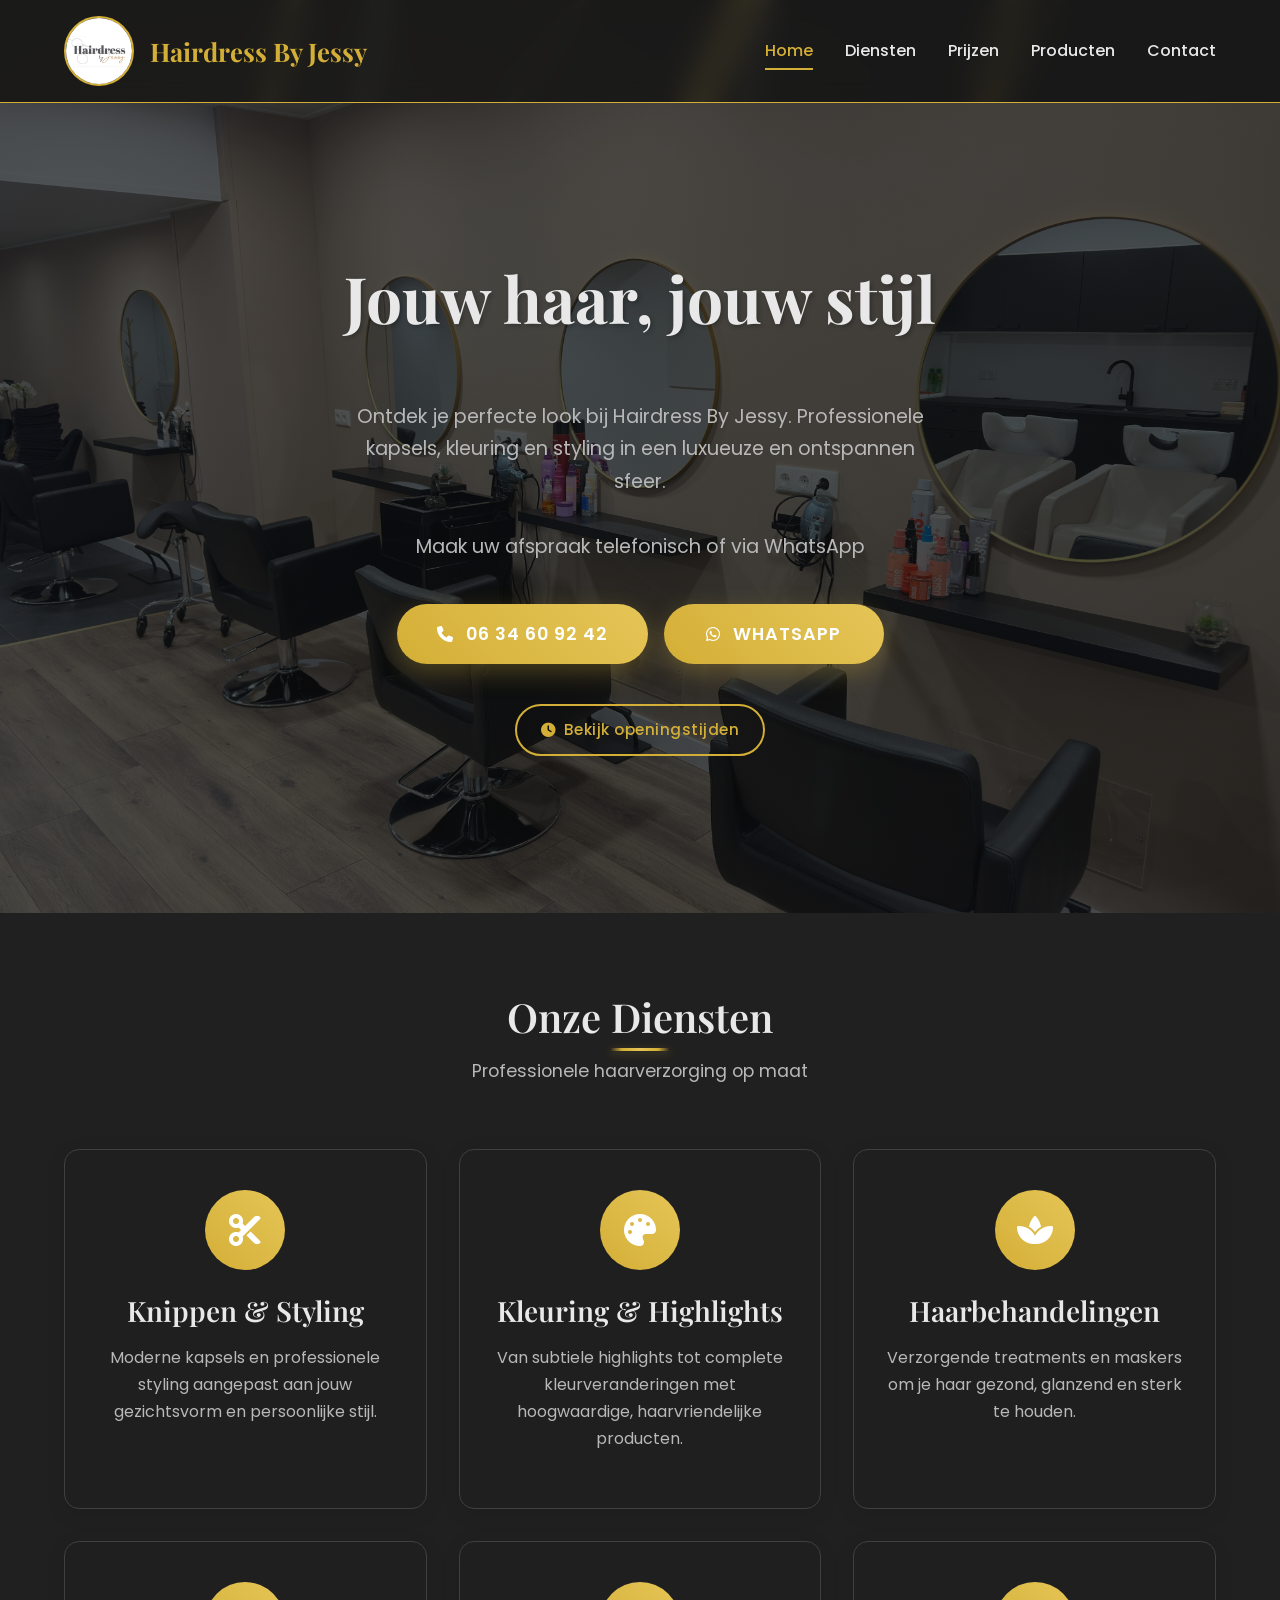
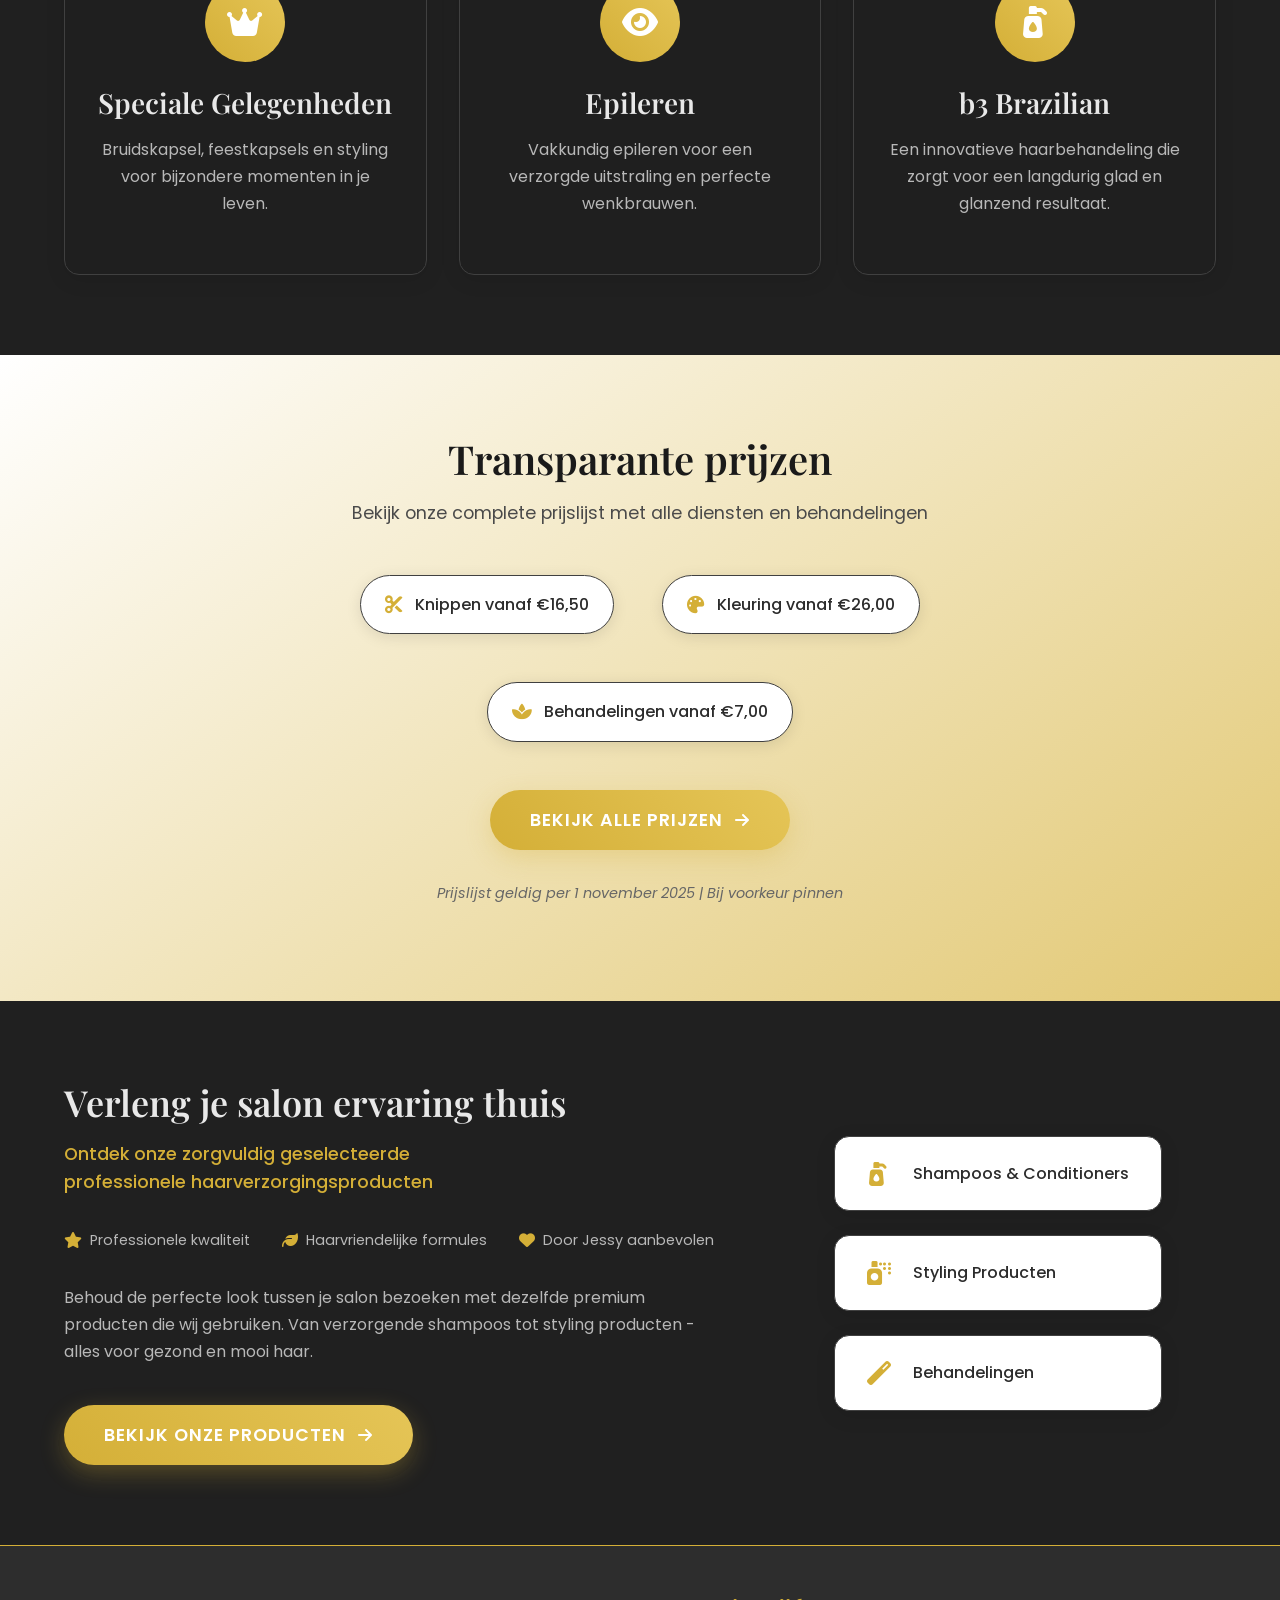
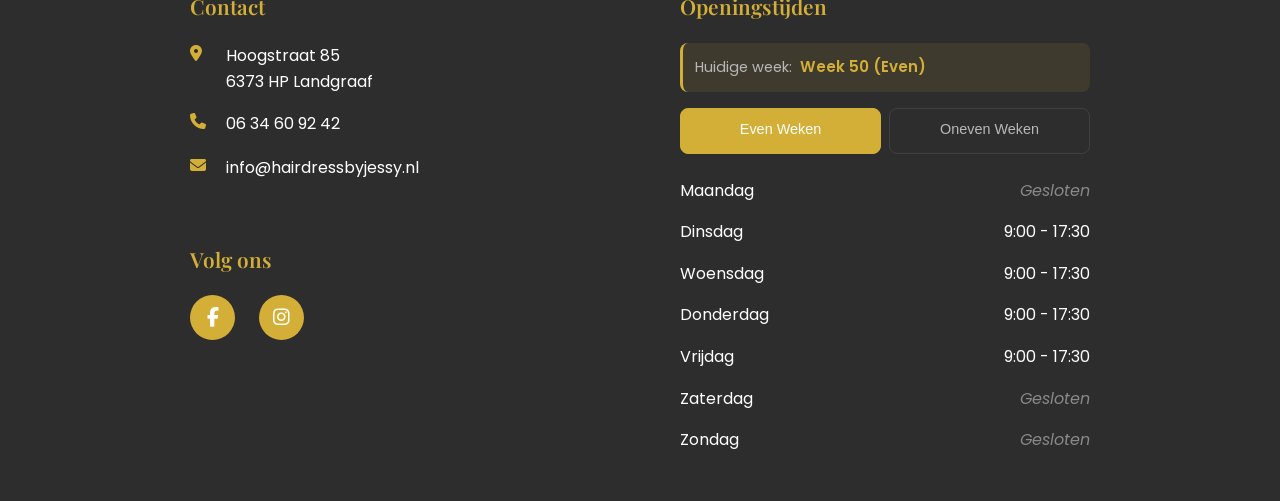
==== index.html @ b12c11b4 "Add files via upload" ====
<!DOCTYPE html>
<html lang="nl">
<head>
    <meta charset="UTF-8">
    <meta name="viewport" content="width=device-width, initial-scale=1.0">
    <title>Hairdress By Jessy</title>
    <meta name="description" content="Professionele kapsalon Hairdress By Jessy. Moderne kapsels, kleuring en styling voor elke gelegenheid.">
    
    <!-- Google Fonts -->
    <link rel="preconnect" href="https://fonts.googleapis.com">
    <link rel="preconnect" href="https://fonts.gstatic.com" crossorigin>
    <link href="https://fonts.googleapis.com/css2?family=Playfair+Display:wght@400;500;600;700&family=Poppins:wght@300;400;500;600&display=swap" rel="stylesheet">
    
    <!-- Font Awesome for icons -->
    <link rel="stylesheet" href="https://cdnjs.cloudflare.com/ajax/libs/font-awesome/6.4.0/css/all.min.css">
    
    <!-- Stylesheets -->
    <link rel="stylesheet" href="css/reset.css">
    <link rel="stylesheet" href="css/style.css">
</head>

<body>
    <header class="header">
        <div class="container">
            <a href="index.html" class="logo">
                <img src="assets/logo.jpg" alt="Hairdress By Jessy Logo" class="logo-img">
                <h1 class="logo-text">Hairdress By Jessy</h1>
            </a>
            
            <!-- Mobile menu toggle -->
            <button class="mobile-menu-toggle" aria-label="Menu openen">
                <span></span>
                <span></span>
                <span></span>
            </button>
            
            <!-- Mobile menu overlay -->
            <div class="menu-overlay"></div>
            
            <nav class="nav">
                <button class="mobile-menu-close" aria-label="Menu sluiten">
                    <i class="fas fa-times"></i>
                </button>
                <ul class="nav-list">
                    <li><a href="#home" class="nav-link active">Home</a></li>
                    <li><a href="#diensten" class="nav-link">Diensten</a></li>
                    <li><a href="prijzen.html" class="nav-link">Prijzen</a></li>
                    <li><a href="producten.html" class="nav-link">Producten</a></li>
                    <li><a href="#contact" class="nav-link">Contact</a></li>
                </ul>
            </nav>
        </div>
    </header>

    <main>
        <!-- Hero Section -->
        <section id="home" class="hero">
            <div class="container">
                <div class="hero-content">
                    <h2 class="hero-title">Jouw haar, jouw stijl</h2>
                    <p class="hero-subtitle">Ontdek je perfecte look bij Hairdress By Jessy. Professionele kapsels, kleuring en styling in een luxueuze en ontspannen sfeer.<br><br>Maak uw afspraak telefonisch of via WhatsApp</p>
                    <div class="contact-buttons">
                    <a href="tel:0634609242" class="cta-button">
                        <i class="fas fa-phone"></i>
                        <span class="bel-tekst">Bel ons</span><span class="tel">06 34 60 92 42</span>
                    </a>

                    <a href="#" data-whatsapp="afspraak" target="blank" rel="noopener noreferrer" class="cta-button">
                        <i class="fab fa-whatsapp"></i>
                        WhatsApp
                    </a>                   
                    </div>
                    <a href="#contact" class="cta-button-outline">
                        <i class="fas fa-clock"></i>
                        Bekijk openingstijden
                    </a>
                </div>
            </div>
        </section>

        <!-- Services Section -->
        <section id="diensten" class="services">
            <div class="container">
                <div class="section-header">
                    <h2 class="section-title">Onze Diensten</h2>
                    <p class="section-subtitle">Professionele haarverzorging op maat</p>
                </div>
                
                <div class="services-grid">
                    <div class="service-card">
                        <div class="service-icon">
                            <i class="fas fa-cut"></i>
                        </div>
                        <h3 class="service-title">Knippen & Styling</h3>
                        <p class="service-description">Moderne kapsels en professionele styling aangepast aan jouw gezichtsvorm en persoonlijke stijl.</p>
                    </div>
                    
                    <div class="service-card">
                        <div class="service-icon">
                            <i class="fas fa-palette"></i>
                        </div>
                        <h3 class="service-title">Kleuring & Highlights</h3>
                        <p class="service-description">Van subtiele highlights tot complete kleurveranderingen met hoogwaardige, haarvriendelijke producten.</p>
                    </div>
                    
                    <div class="service-card">
                        <div class="service-icon">
                            <i class="fas fa-spa"></i>
                        </div>
                        <h3 class="service-title">Haarbehandelingen</h3>
                        <p class="service-description">Verzorgende treatments en maskers om je haar gezond, glanzend en sterk te houden.</p>
                    </div>
                    
                    <div class="service-card">
                        <div class="service-icon">
                            <i class="fas fa-crown"></i>
                        </div>
                        <h3 class="service-title">Speciale Gelegenheden</h3>
                        <p class="service-description">Bruidskapsel, feestkapsels en styling voor bijzondere momenten in je leven.</p>
                    </div>

                    <div class="service-card">
                        <div class="service-icon">
                            <i class="fas fa-eye"></i>
                        </div>
                        <h3 class="service-title">Epileren</h3>
                        <p class="service-description">Vakkundig epileren voor een verzorgde uitstraling en perfecte wenkbrauwen.</p>
                    </div>

                    <div class="service-card">
                        <div class="service-icon">
                            <i class="fas fa-pump-soap"></i>
                        </div>
                        <h3 class="service-title">b3 Brazilian</h3>
                        <p class="service-description">Een innovatieve haarbehandeling die zorgt voor een langdurig glad en glanzend resultaat.</p>
                    </div>
                </div>
            </div>
        </section>

        <!-- Prices CTA Section -->
        <section id="prijzen" class="prices-cta">
            <div class="container">
                <div class="cta-content">
                    <h2 class="cta-title">Transparante prijzen</h2>
                    <p class="cta-subtitle">Bekijk onze complete prijslijst met alle diensten en behandelingen</p>
                    <div class="cta-highlights">
                        <div class="cta-highlight">
                            <i class="fas fa-cut"></i>
                            <span>Knippen vanaf €16,50</span>
                        </div>
                        <div class="cta-highlight">
                            <i class="fas fa-palette"></i>
                            <span>Kleuring vanaf €26,00</span>
                        </div>
                        <div class="cta-highlight">
                            <i class="fas fa-spa"></i>
                            <span>Behandelingen vanaf €7,00</span>
                        </div>
                    </div>
                    <a href="prijzen.html" class="cta-button">
                        <span>Bekijk alle prijzen</span>
                        <i class="fas fa-arrow-right"></i>
                    </a>
                    <p class="cta-note">Prijslijst geldig per 1 november 2025 | Bij voorkeur pinnen</p>
                </div>
            </div>
        </section>

        <!-- Products Promotion Section -->
        <section class="products-promo">
            <div class="container">
                <div class="promo-content">
                    <div class="promo-text">
                        <h2 class="promo-title">Verleng je salon ervaring thuis</h2>
                        <p class="promo-subtitle">Ontdek onze zorgvuldig geselecteerde<br>professionele haarverzorgingsproducten</p>
                        <div class="promo-features">
                            <div class="promo-feature">
                                <i class="fas fa-star"></i>
                                <span>Professionele kwaliteit</span>
                            </div>
                            <div class="promo-feature">
                                <i class="fas fa-leaf"></i>
                                <span>Haarvriendelijke formules</span>
                            </div>
                            <div class="promo-feature">
                                <i class="fas fa-heart"></i>
                                <span>Door Jessy aanbevolen</span>
                            </div>
                        </div>
                        <p class="promo-description">
                            Behoud de perfecte look tussen je salon bezoeken met dezelfde premium producten die wij gebruiken. 
                            Van verzorgende shampoos tot styling producten - alles voor gezond en mooi haar.
                        </p>
                        <a href="producten.html" class="cta-button">
                            <span>Bekijk onze producten</span>
                            <i class="fas fa-arrow-right"></i>
                        </a>
                    </div>
                    <div class="promo-image">
                        <div class="promo-products">
                            <div class="promo-product">
                                <i class="fas fa-pump-soap"></i>
                                <span>Shampoos & Conditioners</span>
                            </div>
                            <div class="promo-product">
                                <i class="fas fa-spray-can"></i>
                                <span>Styling Producten</span>
                            </div>
                            <div class="promo-product">
                                <i class="fas fa-magic"></i>
                                <span>Behandelingen</span>
                            </div>
                        </div>
                    </div>
                </div>
            </div>
        </section>
    </main>

    <footer id="contact" class="footer">
        <div class="footer-content">
            <div class="footer-section">
                <h3 class="footer-title">Contact</h3>
                <div class="contact-info">
                    <div class="contact-items-wrapper">
                        <div class="contact-item">
                            <i class="fas fa-map-marker-alt"></i>
                            <span>Hoogstraat 85<br>6373 HP Landgraaf</span>
                        </div>
                        <div class="contact-item">
                            <i class="fas fa-phone"></i>
                            <span>06 34 60 92 42</span>
                        </div>
                        <div class="contact-item">
                            <i class="fas fa-envelope"></i>
                            <span>info@hairdressbyjessy.nl</span>
                        </div>
                    </div>
                    <div class="socials">
                        <h3 class="footer-title">Volg ons</h3>
                        <div class="social-links">
                            <a href="https://www.facebook.com/p/Hairdress-By-Jessy-100087771709573/" target="_blank" rel="noopener noreferrer" class="social-link" aria-label="Facebook">
                                <i class="fab fa-facebook-f"></i>
                            </a>
                            <a href="https://www.instagram.com/hairdressbyjessy?igsh=YXI3c3AyMzhtbDQz" class="social-link" aria-label="Instagram">
                                <i class="fab fa-instagram"></i>
                            </a>
                        </div>
                    </div>
                </div>
            </div>
            <div class="footer-section">
                <h3 class="footer-title">Openingstijden</h3>
                <div class="opening-hours-container">
                    <div class="week-info">
                        <span class="current-week-text">Huidige week:</span>
                        <span class="current-week-number" id="currentWeekNumber">Week ##</span>
                    </div>
                    
                    <div class="week-tabs">
                        <button class="week-tab" data-week="even" id="evenWeekTab">
                            <span class="week-label">Even Weken</span>
                        </button>
                        <button class="week-tab" data-week="odd" id="oddWeekTab">
                            <span class="week-label">Oneven Weken</span>
                        </button>
                    </div>
                    
                    <div class="opening-hours" id="evenWeekHours">
                        <div class="hours-item weekend">
                            <span>Maandag</span>
                            <span>Gesloten</span>
                        </div>
                        <div class="hours-item">
                            <span>Dinsdag</span>
                            <span>9:00 - 17:30</span>
                        </div>
                        <div class="hours-item">
                            <span>Woensdag</span>
                            <span>9:00 - 17:30</span>
                        </div>
                        <div class="hours-item">
                            <span>Donderdag</span>
                            <span>9:00 - 17:30</span>
                        </div>
                        <div class="hours-item">
                            <span>Vrijdag</span>
                            <span>9:00 - 17:30</span>
                        </div>
                        <div class="hours-item weekend">
                            <span>Zaterdag</span>
                            <span>Gesloten</span>
                        </div>
                        <div class="hours-item weekend">
                            <span>Zondag</span>
                            <span>Gesloten</span>
                        </div>
                    </div>
                    
                    <div class="opening-hours" id="oddWeekHours" style="display: none;">
                        <div class="hours-item weekend">
                            <span>Maandag</span>
                            <span>Gesloten</span>
                        </div>
                        <div class="hours-item">
                            <span>Dinsdag</span>
                            <span>9:00 - 17:30</span>
                        </div>
                        <div class="hours-item">
                            <span>Woensdag</span>
                            <span>9:00 - 17:30</span>
                        </div>
                        <div class="hours-item">
                            <span>Donderdag</span>
                            <span>9:00 - 17:30</span>
                        </div>
                        <div class="hours-item">
                            <span>Vrijdag</span>
                            <span>9:00 - 17:30</span>
                        </div>
                        <div class="hours-item">
                            <span>Zaterdag</span>
                            <span>9:00 - 17:30</span>
                        </div>
                        <div class="hours-item weekend">
                            <span>Zondag</span>
                            <span>Gesloten</span>
                        </div>
                    </div>
                </div>
            </div>
        </div>
    </footer>

    <script src="js/script.js"></script>
</body>
</html>
---- css/style.css ----
/* ==========================================================================
   HAIRDRESS BY JESSY - STYLESHEET
   Gestructureerd per sectie en pagina
   ========================================================================== */

/* ==========================================================================
   1. CSS VARIABLES & CONFIGURATIE
   ========================================================================== */
:root {
  /* Kleuren */
  --primary-gold: #D4AF37;
  --gold-light: #E5C557;
  --gold-dark: #B8941F;
  
  --text-dark: #e8e8e8;
  --text-light: #b8b8b8;
  --text-muted: #888888;
  
  --bg-light: #1f1f1f;
  --bg-light-alt: #343434;
  
  --border-light: #404040;
  
  /* Typografie */
  --font-heading: 'Playfair Display', serif;
  --font-body: 'Poppins', sans-serif;
  
  /* Spacing */
  --container-max-width: 1200px;
  --section-padding: 5rem 0;
  --section-padding-mobile: 3rem 0;
  
  /* Transities */
  --transition: all 0.3s ease;
}

/* ==========================================================================
   2. BASE STYLES & RESET
   ========================================================================== */
*,
*::before,
*::after {
  box-sizing: border-box;
}

html {
  scroll-behavior: smooth;
}

section {
  scroll-margin-top: 110px;
}


body {
  font-family: var(--font-body);
  font-size: 16px;
  line-height: 1.6;
  color: var(--text-dark);
  background-color: #0d0d0d;
  transition: var(--transition);
  position: relative;
}

/* Marmer achtergrond effect */
body::before {
  content: '';
  position: fixed;
  top: 0;
  left: 0;
  width: 100%;
  height: 100%;
  background:
    /* Hoofdader - dik goud diagonaal */
    linear-gradient(115deg,
      transparent 0%,
      transparent 42%,
      rgba(212, 175, 55, 0.25) 43%,
      rgba(229, 197, 87, 0.35) 44%,
      rgba(212, 175, 55, 0.2) 45%,
      transparent 46%,
      transparent 100%
    ),
    /* Secundaire ader */
    linear-gradient(105deg,
      transparent 0%,
      transparent 18%,
      rgba(212, 175, 55, 0.15) 19%,
      rgba(229, 197, 87, 0.2) 19.5%,
      rgba(212, 175, 55, 0.12) 20%,
      transparent 21%,
      transparent 65%,
      rgba(212, 175, 55, 0.18) 66%,
      rgba(184, 148, 31, 0.22) 67%,
      rgba(212, 175, 55, 0.1) 68%,
      transparent 69%,
      transparent 100%
    ),
    /* Dunne aders */
    linear-gradient(125deg,
      transparent 0%,
      transparent 30%,
      rgba(229, 197, 87, 0.1) 30.5%,
      transparent 31%,
      transparent 55%,
      rgba(212, 175, 55, 0.08) 55.5%,
      transparent 56%,
      transparent 78%,
      rgba(229, 197, 87, 0.12) 78.5%,
      transparent 79%,
      transparent 100%
    ),
    /* Grijze marmer aders voor diepte */
    linear-gradient(100deg,
      transparent 0%,
      transparent 25%,
      rgba(60, 60, 60, 0.4) 26%,
      rgba(80, 80, 80, 0.3) 27%,
      transparent 28%,
      transparent 52%,
      rgba(70, 70, 70, 0.35) 53%,
      rgba(50, 50, 50, 0.25) 54%,
      transparent 55%,
      transparent 100%
    ),
    /* Organische gouden gloed */
    radial-gradient(ellipse at 20% 30%, rgba(212, 175, 55, 0.08) 0%, transparent 50%),
    radial-gradient(ellipse at 75% 60%, rgba(229, 197, 87, 0.06) 0%, transparent 45%),
    radial-gradient(ellipse at 50% 80%, rgba(212, 175, 55, 0.05) 0%, transparent 40%);
  background-color: #0d0d0d;
  pointer-events: none;
  z-index: 0;
}

body > * {
  position: relative;
  z-index: 1;
}

.container {
  max-width: var(--container-max-width);
  margin: 0 auto;
  padding: 0 1.5rem;
}

/* ==========================================================================
   3. TYPOGRAFIE
   ========================================================================== */
h1, h2, h3, h4, h5, h6 {
  font-family: var(--font-heading);
  font-weight: 600;
  line-height: 1.2;
  margin-bottom: 1rem;
}

h1 { font-size: clamp(2rem, 4vw, 3rem); }
h2 { font-size: clamp(1.75rem, 3.5vw, 2.5rem); }
h3 { font-size: clamp(1.25rem, 2.5vw, 1.75rem); }

p {
  margin-bottom: 1rem;
}

a {
  text-decoration: none;
  color: inherit;
  transition: var(--transition);
}

/* ==========================================================================
   4. BUTTONS (Globaal)
   ========================================================================== */

/* Primary CTA Button */
.cta-button {
  display: inline-flex;
  align-items: center;
  gap: 0.75rem;
  background: linear-gradient(45deg, var(--primary-gold) 0%, var(--gold-light) 100%);
  color: white;
  padding: 1rem 2.5rem;
  border-radius: 50px;
  font-weight: 600;
  font-size: 1.1rem;
  text-transform: uppercase;
  letter-spacing: 1px;
  box-shadow: 0 8px 25px rgba(212, 175, 55, 0.3);
  transition: var(--transition);
  position: relative;
  overflow: hidden;
  text-decoration: none;
}

.cta-button::before {
  content: '';
  position: absolute;
  top: 0;
  left: -100%;
  width: 100%;
  height: 100%;
  background: linear-gradient(45deg, transparent, rgba(255, 255, 255, 0.2), transparent);
  transition: var(--transition);
}

.cta-button:hover {
  transform: translateY(-3px);
  box-shadow: 0 12px 35px rgba(212, 175, 55, 0.4);
}

.cta-button:hover::before {
  left: 100%;
}

.cta-button i {
  font-size: 1rem;
  transition: var(--transition);
}

/* Telefoonnummer in knop - verborgen op mobiel, getoond op desktop */
.tel {
  display: none;
}

.bel-tekst {
  display: inline;
}

@media (min-width: 661px) {
  .tel {
    display: inline;
  }
  
  .bel-tekst {
    display: none;
  }
}

/* Outline/Ghost Button */
.cta-button-outline {
  display: inline-flex;
  align-items: center;
  gap: 0.5rem;
  background: transparent;
  color: var(--primary-gold);
  padding: 0.75rem 1.5rem;
  border-radius: 50px;
  border: 2px solid var(--primary-gold);
  font-weight: 500;
  font-size: 0.95rem;
  letter-spacing: 0.5px;
  transition: var(--transition);
  text-decoration: none;
  margin-top: 2.5rem;
}

.cta-button-outline:hover {
  background: var(--primary-gold);
  color: white;
  transform: translateY(-2px);
  box-shadow: 0 8px 25px rgba(212, 175, 55, 0.3);
}

.cta-button-outline i {
  font-size: 0.9rem;
}

/* Contact Buttons Container */
.contact-buttons {
  display: flex;
  gap: 1rem;
  justify-content: center;
  flex-wrap: wrap;
}

.contact-buttons .cta-button {
  min-width: 220px;
  justify-content: center;
}


/* ==========================================================================
   5. HEADER & NAVIGATIE (Alle pagina's)
   ========================================================================== */
.header {
  background: rgba(31, 31, 31, 0.7);
  backdrop-filter: blur(12px);
  -webkit-backdrop-filter: blur(12px);
  border-bottom: 0.5px solid var(--primary-gold);
  position: sticky;
  top: 0;
  z-index: 100;
  transition: var(--transition);
}

.header .container {
  position: relative;
  display: flex;
  justify-content: space-between;
  align-items: center;
  padding: 1rem 1.5rem;
}

/* Logo */
.logo {
  display: flex;
  align-items: center;
  gap: 1rem;
}

.logo-img {
  width: 70px;
  height: 70px;
  border-radius: 50%;
  object-fit: cover;
  border: 2px solid var(--primary-gold);
}

.logo-text {
  font-size: 1.6rem;
  font-weight: 700;
  color: var(--primary-gold);
  margin: 0;
}

/* Desktop Navigatie */
.nav {
  display: block;
}

.nav-list {
  display: flex;
  gap: 2rem;
  align-items: center;
}

.nav-link {
  font-weight: 500;
  color: var(--text-dark);
  position: relative;
  padding: 0.5rem 0;
  transition: var(--transition);
}

.nav-link:hover,
.nav-link.active {
  color: var(--primary-gold);
}

.nav-link::after {
  content: '';
  position: absolute;
  bottom: 0;
  left: 0;
  width: 0;
  height: 2px;
  background: var(--primary-gold);
  transition: var(--transition);
}

.nav-link:hover::after,
.nav-link.active::after {
  width: 100%;
}

/* Mobile Menu Toggle */
.mobile-menu-toggle {
  display: none;
  flex-direction: column;
  justify-content: space-around;
  width: 30px;
  height: 30px;
  background: transparent;
  border: none;
  cursor: pointer;
  z-index: 1001;
}

.mobile-menu-toggle span {
  width: 100%;
  height: 3px;
  background: var(--primary-gold);
  border-radius: 2px;
  transition: var(--transition);
  transform-origin: center;
}

.mobile-menu-toggle.active {
  opacity: 0;
  visibility: hidden;
}

.mobile-menu-close {
  display: none;
  position: absolute;
  top: 1rem;
  right: 1rem;
  background: transparent;
  border: none;
  font-size: 1.5rem;
  color: var(--primary-gold);
  cursor: pointer;
  z-index: 1001;
  width: 40px;
  height: 40px;
  border-radius: 50%;
  transition: var(--transition);
}

.mobile-menu-close:hover {
  background: rgba(212, 175, 55, 0.1);
  transform: scale(1.1);
}

/* ==========================================================================
   6. SECTIE ALGEMENE STYLES
   ========================================================================== */
section {
  padding: var(--section-padding);
}

.section-header {
  text-align: center;
  margin-bottom: 4rem;
}

.section-title {
  color: var(--text-dark);
  margin-bottom: 1rem;
  position: relative;
}

.section-title::after {
  content: '';
  position: absolute;
  bottom: -10px;
  left: 50%;
  transform: translateX(-50%);
  width: 60px;
  height: 3px;
  background: linear-gradient(90deg, 
    transparent 0%, 
    var(--primary-gold) 20%, 
    var(--gold-light) 50%, 
    var(--primary-gold) 80%, 
    transparent 100%);
  box-shadow: 0 2px 8px rgba(212, 175, 55, 0.3);
}

.section-subtitle {
  color: var(--text-light);
  font-size: 1.1rem;
}

/* Page Header (voor subpagina's) */
.page-header {
  padding: 6rem 0 4rem;
  background: 
    linear-gradient(135deg, rgba(31, 31, 31, 0.95) 0%, rgba(52, 52, 52, 0.9) 100%),
    radial-gradient(ellipse at top, rgba(212, 175, 55, 0.08) 0%, transparent 50%),
    linear-gradient(180deg, #1a1a1a 0%, #0f0f0f 100%);
  text-align: center;
  position: relative;
  overflow: hidden;
}

.page-title {
  font-size: clamp(2rem, 4vw, 3rem);
  font-weight: 700;
  color: var(--text-dark);
  margin-bottom: 1rem;
}

.page-subtitle {
  font-size: 1.2rem;
  color: var(--text-light);
  max-width: 600px;
  margin: 0 auto;
}

/* ==========================================================================
   7. FOOTER & OPENINGSTIJDEN (Alle pagina's)
   ========================================================================== */
.footer {
  background: #2d2d2d;
  color: white;
  padding: 3rem 4rem 1rem;
  border-top: 0.5px solid var(--primary-gold);
}

.footer-content {
  display: flex;
  justify-content: center;
  gap: 5rem;
  margin-bottom: 2rem;
  max-width: 900px;
  margin: 0 auto 2rem auto;
}

.footer-section {
  flex: 1;
}

.footer-title {
  color: var(--primary-gold);
  margin-bottom: 1.5rem;
  font-size: 1.3rem;
}

/* Contact Info */
.contact-info {
  max-width: 100%;
}

.contact-item {
  display: flex;
  align-items: flex-start;
  gap: 1rem;
  margin-bottom: 1rem;
}

.contact-item i {
  color: var(--primary-gold);
  width: 20px;
  margin-top: 2px;
  margin-bottom: 10px;
}

/* Social Links */
.socials {
  margin-top: 4rem;
}

.social-links {
  display: flex;
  gap: 1.5rem;
}

.social-link {
  width: 45px;
  height: 45px;
  background: var(--primary-gold);
  border-radius: 50%;
  display: flex;
  align-items: center;
  justify-content: center;
  color: white;
  font-size: 1.2rem;
  transition: var(--transition);
}

.social-link:hover {
  background: var(--gold-light);
  transform: translateY(-3px);
}

/* Openingstijden Week Systeem */
.opening-hours-container {
  max-width: 100%;
}

.week-info {
  display: flex;
  align-items: center;
  gap: 0.5rem;
  margin-bottom: 1rem;
  padding: 0.75rem;
  background: rgba(212, 175, 55, 0.1);
  border-radius: 8px;
  border-left: 3px solid var(--primary-gold);
}

.current-week-text {
  color: var(--text-light);
  font-size: 0.9rem;
}

.current-week-number {
  color: var(--primary-gold);
  font-weight: 600;
  font-size: 0.95rem;
}

.week-tabs {
  display: flex;
  gap: 0.5rem;
  margin-bottom: 1.5rem;
}

.week-tab {
  flex: 1;
  padding: 0.75rem 1rem;
  background: transparent;
  border: 1px solid var(--border-light);
  border-radius: 8px;
  cursor: pointer;
  transition: var(--transition);
  text-align: center;
  color: var(--text-light);
}

.week-tab:hover {
  border-color: var(--primary-gold);
  background: rgba(212, 175, 55, 0.1);
}

.week-tab.active {
  background: var(--primary-gold);
  border-color: var(--primary-gold);
  color: white;
}

.week-label {
  display: block;
  font-weight: 500;
  font-size: 0.9rem;
  margin-bottom: 0.25rem;
}

.week-example {
  display: block;
  font-size: 0.75rem;
  opacity: 0.8;
}

.week-tab.active .week-example {
  opacity: 0.9;
}

.opening-hours {
  display: flex;
  flex-direction: column;
  gap: 1rem;
  animation: fadeIn 0.3s ease;
}

@keyframes fadeIn {
  from {
    opacity: 0;
    transform: translateY(10px);
  }
  to {
    opacity: 1;
    transform: translateY(0);
  }
}

.hours-item {
  display: flex;
  align-items: flex-start;
  gap: 1rem;
  justify-content: space-between;
}

.hours-item.weekend span:last-child {
  color: var(--text-muted);
  font-style: italic;
}

/* ==========================================================================
   8. HOMEPAGE - Hero Sectie
   ========================================================================== */
.hero {
  min-height: 90vh;
  display: flex;
  align-items: center;
  justify-content: center;
  padding: var(--section-padding);
  background: linear-gradient(135deg, rgba(13, 13, 13, 0.7) 0%, rgba(13, 13, 13, 0.75) 100%), 
              url('../assets/kapsalon r.jpeg') center/cover no-repeat;
  text-align: center;
  position: relative;
  overflow: hidden;
}

.hero-content {
  position: relative;
  z-index: 2;
  max-width: 600px;
  margin: 0 auto;
}

.hero-title {
  font-size: clamp(2.75rem, 5vw, 4rem);
  font-weight: 700;
  color: var(--text-dark);
  margin-bottom: 4rem;
  text-shadow: 2px 2px 4px rgba(0, 0, 0, 0.25);
}

.hero-subtitle {
  font-size: 1.2rem;
  color: var(--text-light);
  margin-bottom: 2.5rem;
  line-height: 1.7;
}

/* ==========================================================================
   9. HOMEPAGE - Diensten Sectie
   ========================================================================== */
.services {
  background: rgba(52, 52, 52, 0.5);
}

.services-grid {
  display: grid;
  grid-template-columns: repeat(auto-fit, minmax(280px, 1fr));
  gap: 2rem;
}

.service-card {
  background: var(--bg-light);
  padding: 2.5rem 2rem;
  border-radius: 15px;
  text-align: center;
  box-shadow: 0 5px 20px rgba(0, 0, 0, 0.1);
  transition: var(--transition);
  border: 1px solid var(--border-light);
}

.service-card:hover {
  transform: translateY(-5px);
  box-shadow: 0 15px 40px rgba(0, 0, 0, 0.15);
}

.service-icon {
  width: 80px;
  height: 80px;
  background: linear-gradient(45deg, var(--primary-gold), var(--gold-light));
  border-radius: 50%;
  display: flex;
  align-items: center;
  justify-content: center;
  margin: 0 auto 1.5rem;
  font-size: 2rem;
  color: white;
}

.service-title {
  color: var(--text-dark);
  margin-bottom: 1rem;
}

.service-description {
  color: var(--text-light);
  line-height: 1.7;
}

/* ==========================================================================
   10. HOMEPAGE - Prijzen CTA Sectie
   ========================================================================== */
.prices-cta {
  padding: var(--section-padding);
  background: linear-gradient(145deg, #ffffff 0%, #e2c873 100%);
  /* opacity: 0.9; */
  text-align: center;
}

.prices-cta .cta-title {
  color: #1a1a1a;
}

.prices-cta .cta-subtitle {
  color: #4a4a4a;
}

.prices-cta .cta-note {
  color: #666666;
}

.cta-content {
  max-width: 800px;
  margin: 0 auto;
}

.cta-title {
  color: var(--text-dark);
  margin-bottom: 1rem;
}

.cta-subtitle {
  color: var(--text-light);
  margin-bottom: 3rem;
  font-size: 1.1rem;
}

.cta-highlights {
  display: flex;
  justify-content: center;
  gap: 3rem;
  margin-bottom: 3rem;
  flex-wrap: wrap;
}

.cta-highlight {
  display: flex;
  align-items: center;
  gap: 0.75rem;
  color: #2c2c2c;
  font-weight: 500;
  padding: 1rem 1.5rem;
  background: white;
  border-radius: 50px;
  box-shadow: 0 3px 15px rgba(0, 0, 0, 0.1);
  border: 1px solid var(--border-light);
}

.cta-highlight i {
  color: var(--primary-gold);
  font-size: 1.1rem;
}

.cta-note {
  color: var(--text-muted);
  font-size: 0.9rem;
  margin-top: 2rem;
  font-style: italic;
}

/* ==========================================================================
   11. HOMEPAGE - Producten Promo Sectie
   ========================================================================== */
.products-promo {
  padding: var(--section-padding);
  background: rgba(52, 52, 52, 0.5);
  position: relative;
  overflow: hidden;
}

.products-promo::before {
  content: '';
  position: absolute;
  top: -50%;
  right: -20%;
  width: 300px;
  height: 300px;
  border-radius: 50%;
}

.promo-content {
  display: grid;
  grid-template-columns: 1.2fr 0.8fr;
  gap: 4rem;
  align-items: center;
  position: relative;
  z-index: 2;
}

.promo-title {
  color: var(--text-dark);
  margin-bottom: 1rem;
  font-size: clamp(1.75rem, 3vw, 2.25rem);
}

.promo-subtitle {
  color: var(--primary-gold);
  font-size: 1.1rem;
  font-weight: 500;
  margin-bottom: 2rem;
}

.promo-features {
  display: flex;
  gap: 2rem;
  margin-bottom: 2rem;
  flex-wrap: wrap;
}

.promo-feature {
  display: flex;
  align-items: center;
  gap: 0.5rem;
  color: var(--text-light);
  font-size: 0.9rem;
}

.promo-feature i {
  color: var(--primary-gold);
  font-size: 1rem;
}

.promo-description {
  color: var(--text-light);
  line-height: 1.7;
  margin-bottom: 2.5rem;
}

.promo-image {
  display: flex;
  justify-content: center;
  align-items: center;
}

.promo-products {
  display: flex;
  flex-direction: column;
  gap: 1.5rem;
}

.promo-product {
  background: white;
  padding: 1.5rem 2rem;
  border-radius: 15px;
  display: flex;
  align-items: center;
  gap: 1rem;
  box-shadow: 0 5px 20px rgba(0, 0, 0, 0.1);
  border: 1px solid var(--border-light);
  transition: var(--transition);
}

.promo-product i {
  font-size: 1.5rem;
  color: var(--primary-gold);
  width: 30px;
}

.promo-product span {
  color: #2c2c2c;
  font-weight: 500;
}

/* ==========================================================================
   12. PRIJZEN PAGINA
   ========================================================================== */
.price-grid {
  display: grid;
  grid-template-columns: repeat(auto-fit, minmax(300px, 1fr));
  gap: 3rem;
  margin-bottom: 3rem;
}

.price-category {
  background: var(--bg-light);
  padding: 2.5rem;
  border-radius: 15px;
  box-shadow: 0 5px 20px rgba(0, 0, 0, 0.1);
  border: 1px solid var(--border-light);
}

.price-category-title {
  color: var(--text-dark);
  text-align: center;
  margin-bottom: 2rem;
  padding-bottom: 1rem;
  border-bottom: 2px solid var(--primary-gold);
  display: flex;
  align-items: center;
  gap: 0.75rem;
  justify-content: center;
}

.price-category-title i {
  color: var(--primary-gold);
  font-size: 1.2rem;
}

.price-list {
  display: flex;
  flex-direction: column;
  gap: 1rem;
}

.price-item {
  display: flex;
  justify-content: space-between;
  align-items: center;
  padding: 1rem 0;
  border-bottom: 1px solid var(--border-light);
}

.price-item:last-child {
  border-bottom: none;
}

.price-service {
  color: var(--text-dark);
  font-weight: 500;
}

.price-amount {
  color: var(--primary-gold);
  font-weight: 600;
  font-size: 1.1rem;
}

.price-note {
  text-align: center;
  color: var(--text-muted);
  font-style: italic;
  margin-top: 2rem;
}

.price-date {
  color: var(--primary-gold);
  font-weight: 500;
  margin-top: 1rem;
  font-size: 1rem;
}

/* ==========================================================================
   13. PRODUCTEN PAGINA
   ========================================================================== */
.products {
  padding: var(--section-padding);
}

/* Coming Soon Box */
.coming-soon-box {
  max-width: 700px;
  margin: 0 auto;
  background: var(--bg-light);
  padding: 4rem 3rem;
  border-radius: 20px;
  text-align: center;
  border: 1px solid var(--border-light);
  box-shadow: 0 10px 40px rgba(0, 0, 0, 0.2);
}

.coming-soon-icon {
  width: 100px;
  height: 100px;
  background: linear-gradient(45deg, var(--primary-gold), var(--gold-light));
  border-radius: 50%;
  display: flex;
  align-items: center;
  justify-content: center;
  margin: 0 auto 2rem;
  font-size: 2.5rem;
  color: white;
  box-shadow: 0 8px 25px rgba(212, 175, 55, 0.3);
}

.coming-soon-title {
  color: var(--primary-gold);
  font-size: clamp(1.75rem, 3vw, 2.25rem);
  margin-bottom: 1.5rem;
}

.coming-soon-text {
  color: var(--text-light);
  font-size: 1.1rem;
  line-height: 1.8;
  margin-bottom: 2rem;
}

.coming-soon-divider {
  width: 80px;
  height: 3px;
  background: linear-gradient(90deg, 
    transparent 0%, 
    var(--primary-gold) 20%, 
    var(--gold-light) 50%, 
    var(--primary-gold) 80%, 
    transparent 100%);
  margin: 2rem auto;
}

.coming-soon-info {
  display: flex;
  align-items: flex-start;
  gap: 1rem;
  background: rgba(212, 175, 55, 0.1);
  padding: 1.5rem 2rem;
  border-radius: 12px;
  border-left: 4px solid var(--primary-gold);
  text-align: left;
  margin-bottom: 2rem;
}

.coming-soon-info i {
  color: var(--primary-gold);
  font-size: 1.5rem;
  margin-top: 0.25rem;
}

.coming-soon-info p {
  color: var(--text-light);
  line-height: 1.7;
  margin: 0;
}

.coming-soon-info strong {
  color: var(--text-dark);
}

.coming-soon-location i {
  color: var(--primary-gold);
}

/* Producten Grid (voor later gebruik) */
.products-grid {
  display: grid;
  grid-template-columns: repeat(auto-fit, minmax(220px, 1fr));
  gap: 1.5rem;
  margin-bottom: 4rem;
}

.product-card {
  background: var(--bg-light);
  border-radius: 15px;
  overflow: hidden;
  box-shadow: 0 5px 20px rgba(0, 0, 0, 0.1);
  transition: var(--transition);
  border: 1px solid var(--border-light);
  display: flex;
  flex-direction: column;
}

.product-card:hover {
  transform: translateY(-5px);
  box-shadow: 0 15px 40px rgba(0, 0, 0, 0.15);
}

.product-image {
  width: 100%;
  height: 160px;
  display: flex;
  align-items: center;
  justify-content: center;
  position: relative;
  background: #ffffff;
  border-bottom: 1px solid var(--border-light);
}

.product-img {
  max-width: 80%;
  max-height: 80%;
  object-fit: contain;
  transition: var(--transition);
}

.product-card:hover .product-img {
  transform: scale(1.1);
}

.product-info {
  padding: 1.25rem;
  display: flex;
  flex-direction: column;
  flex-grow: 1;
}

.product-title {
  color: var(--text-dark);
  margin-bottom: 0.75rem;
  font-size: 1.125rem;
  font-weight: 600;
  line-height: 1.3;
}

.product-description {
  color: var(--text-light);
  line-height: 1.5;
  margin-bottom: 1rem;
  font-size: 0.9rem;
  flex-grow: 1;
}

.product-price {
  font-size: 1.25rem;
  font-weight: 700;
  color: var(--primary-gold);
  margin-top: auto;
}

/* Producten Contact Box */
.products-contact {
  margin-top: 4rem;
}

.contact-box {
  background: var(--bg-light-alt);
  padding: 3rem 2rem;
  border-radius: 15px;
  text-align: center;
  border: 1px solid var(--border-light);
}

.contact-box h3 {
  color: var(--primary-gold);
  margin-bottom: 1rem;
}

.contact-box p {
  color: var(--text-light);
  margin-bottom: 2rem;
  max-width: 600px;
  margin-left: auto;
  margin-right: auto;
}

/* ==========================================================================
   14. UI ELEMENTEN
   ========================================================================== */

/* Scroll to Top Button */
.scroll-to-top {
  position: fixed;
  bottom: 2rem;
  right: 2rem;
  width: 50px;
  height: 50px;
  background: linear-gradient(45deg, var(--primary-gold), var(--gold-light));
  color: white;
  border: none;
  border-radius: 50%;
  cursor: pointer;
  display: flex;
  align-items: center;
  justify-content: center;
  font-size: 1.2rem;
  box-shadow: 0 4px 20px rgba(212, 175, 55, 0.3);
  transition: var(--transition);
  z-index: 1000;
  opacity: 0;
  visibility: hidden;
  transform: translateY(20px);
}

.scroll-to-top.visible {
  opacity: 1;
  visibility: visible;
  transform: translateY(0);
}

.scroll-to-top:hover {
  transform: translateY(-3px);
  box-shadow: 0 8px 30px rgba(212, 175, 55, 0.4);
}

.scroll-to-top:active {
  transform: translateY(-1px);
}

.scroll-to-top i {
  transition: var(--transition);
}

.scroll-to-top:hover i {
  transform: translateY(-2px);
}

/* ==========================================================================
   15. RESPONSIVE - TABLET (max-width: 800px)
   ========================================================================== */
@media (max-width: 840px) {
  /* Mobile Menu */
  .mobile-menu-toggle {
    display: flex;
  }
  
  .mobile-menu-close {
    display: block;
  }
  
  .nav {
    position: fixed;
    top: 0;
    left: -100%;
    width: 300px;
    height: 100vh;
    background: var(--bg-light);
    border-right: 1px solid var(--border-light);
    z-index: 1000;
    transition: left 0.3s ease;
    box-shadow: 2px 0 10px rgba(0, 0, 0, 0.3);
  }
  
  .nav.active {
    left: 0;
  }
  
  .nav-list {
    flex-direction: column;
    gap: 0;
    align-items: stretch;
    padding: 80px 0 0 0;
    height: 100%;
  }
  
  .nav-link {
    display: block;
    padding: 1.2rem 2rem;
    border-bottom: 1px solid var(--border-light);
    color: var(--text-dark);
  }
  
  .nav-link::after {
    display: none;
  }
  
  .nav-link:hover,
  .nav-link.active {
    background: rgba(212, 175, 55, 0.1);
    color: var(--primary-gold);
  }
  
  .menu-overlay {
    position: fixed;
    top: 0;
    left: 0;
    width: 100vw;
    height: 100vh;
    background: rgba(0, 0, 0, 0.5);
    z-index: 999;
    opacity: 0;
    visibility: hidden;
    transition: all 0.3s ease;
  }
  
  .menu-overlay.active {
    opacity: 1;
    visibility: visible;
  }
}

/* ==========================================================================
   16. RESPONSIVE - TABLET (max-width: 768px)
   ========================================================================== */
@media (max-width: 768px) {
  :root {
    --section-padding: var(--section-padding-mobile);
  }
  
  h1 {
    font-size: clamp(2.5rem, 5vw, 3.5rem);
  }
  
  h2 {
    font-size: 2.5rem;
  }
  
  h3 {
    font-size: 1rem;
  }
  .services-grid {
    grid-template-columns: repeat(2, 1fr);
    gap: 1.5rem;
  }
  
  .service-title {
    font-size: 1.4rem;
  }
  
  .section-subtitle,
  .page-subtitle,
  .hero-subtitle,
  .promo-subtitle,
  .cta-subtitle {
    font-size: 1rem;
  }
  
  .products-grid {
    grid-template-columns: 1fr;
    gap: 1.5rem;
  }
  
  .contact-buttons {
    flex-direction: column;
    align-items: center;
  }
  
  .cta-button {
    padding: 0.875rem 3rem;
    justify-content: center;
  }
  
  .promo-content {
    grid-template-columns: 1fr;
    gap: 3rem;
    text-align: center;
  }
  
  .promo-features {
    justify-content: center;
  }
  
  .promo-products {
    align-items: center;
  }
  
  .promo-product {
    max-width: 300px;
    width: 100%;
  }
  
  .price-grid {
    grid-template-columns: 1fr;
    gap: 2rem;
  }
  
  .cta-highlights {
    flex-direction: column;
    gap: 1.5rem;
    align-items: center;
  }
  
  .cta-highlight {
    max-width: 300px;
    width: 100%;
    justify-content: center;
  }
}

/* ==========================================================================
   RESPONSIVE - FOOTER STACKING (max-width: 660px)
   ========================================================================== */
@media (max-width: 660px) {
  .footer-content {
    flex-direction: column;
    align-items: center;
    text-align: center;
    gap: 2rem;
    padding: 0 1.5rem;
  }
  
  .footer-section {
    max-width: 400px;
    width: 100%;
  }
  
  .contact-items-wrapper {
    display: inline-block;
    text-align: left;
    padding-left: 2rem;
  }
  
  .contact-item {
    justify-content: flex-start;
  }
  
  .social-links {
    justify-content: center;
    margin-bottom: 2rem;
  }
}

/* ==========================================================================
   17. RESPONSIVE - TABLET PORTRAIT (max-width: 600px)
   ========================================================================== */
@media (max-width: 600px) {
  .services-grid {
    grid-template-columns: 1fr;
    gap: 1.5rem;
  }
  
  .hero-title {
    /* font-size: clamp(2.5rem, 5vw, 3rem); */
    font-size: 2rem
  }
  
  .section-padding {
    padding: 3rem 0;
  }
  
  .promo-content {
    grid-template-columns: 1fr;
    gap: 2rem;
    text-align: center;
  }
  
  .products-grid {
    grid-template-columns: repeat(2, 1fr);
    gap: 1rem;
  }
  
  .price-grid {
    grid-template-columns: 1fr;
    gap: 1.5rem;
  }
  
  .coming-soon-box {
    padding: 2.5rem 1.5rem;
  }
  
  .coming-soon-icon {
    width: 80px;
    height: 80px;
    font-size: 2rem;
  }
  
  .coming-soon-info {
    flex-direction: column;
    align-items: center;
    text-align: center;
    padding: 1.25rem 1.5rem;
  }
  
  .coming-soon-text {
    font-size: 1rem;
  }
}

/* ==========================================================================
   18. RESPONSIVE - MOBILE (max-width: 480px)
   ========================================================================== */
@media (max-width: 480px) {
  body {
    font-size: 12px;
  }
  
  .logo-text {
    font-size: 1.1rem;
  }
  
  .container {
    padding: 0 1rem;
  }
  
  .hero-content {
    padding: 0 1rem;
  }
  
  .hero-title {
    font-size: clamp(2.25rem, 4vw, 2.75rem);
  }
  
  .hero-subtitle {
    font-size: 0.9rem;
  }
  
  .section-title {
    font-size: clamp(1.25rem, 2.5vw, 1.75rem);
  }
  
  .section-subtitle {
    font-size: 0.9rem;
  }
  
  .service-title {
    font-size: 1.4rem;
  }
  
  .service-description {
    font-size: 0.85rem;
  }
  
  .price-category-title {
    font-size: 1.1rem;
  }
  
  .price-service,
  .price-amount {
    font-size: 0.85rem;
  }
  
  .page-header {
    padding: 4rem 0 2rem;
  }
  
  .page-title {
    font-size: clamp(1.75rem, 4vw, 2.5rem);
  }
  
  .page-subtitle {
    font-size: 1rem;
  }
  
  .product-image {
    height: 180px;
  }
  
  .product-info {
    padding: 1.25rem;
  }
  
  .product-title {
    font-size: 1rem;
  }
  
  .product-description {
    font-size: 0.85rem;
  }
  
  .product-price {
    font-size: 1.125rem;
  }
  
  .promo-features {
    flex-direction: column;
    gap: 1rem;
    align-items: center;
  }
  
  .promo-product {
    padding: 1.25rem 1.5rem;
  }
  
  .promo-subtitle {
    font-size: 1rem;
  }
  
  .contact-box {
    padding: 2rem 1.5rem;
  }
  
  .footer-section {
    max-width: 250px;
    min-width: 200px;
    margin: 0 15px 0 15px;
  }
  
  .footer-title {
    font-size: 1.5rem;
  }
  
  .contact-item,
  .hours-item {
    font-size: 0.85rem;
  }
  
  .service-card,
  .price-category {
    padding: 2rem 1.3rem; 
  }
  
  .cta-button {
    padding: 0.875rem 2.5rem;
    font-size: 1rem;
  }
  .cta-button-outline {
    padding: 0.75rem 3rem;
    font-size: 1rem;
  }
}

/* ==========================================================================
   19. RESPONSIVE - SMALL MOBILE (max-width: 425px)
   ========================================================================== */
@media (max-width: 425px) {
  h2 {
    font-size: 1.5rem !important;
  }
  p {
    font-size: 0.9rem !important;
  }

  .hero-title {
    font-size: 2.25rem !important;
  }
  
  .services-grid {
    grid-template-columns: 1fr;
    gap: 1.5rem;
  }
  
  .price-grid {
    grid-template-columns: 1fr;
    gap: 2rem;
  }
  
  .promo-subtitle {
    font-size: 1rem;
  }
  
  .footer-content {
    flex-direction: column;
    text-align: center;
    align-items: center;
    gap: 2rem;
    padding: 0 2rem;
  }
  
  .footer-section {
    flex: none;
    max-width: 400px;
    width: 100%;
  }
  
  .contact-items-wrapper {
    display: inline-block;
    text-align: left;
    padding-left: 1.3rem;
  }
  
  .contact-item span,
  .hours-item span {
    text-align: left;
  }
  
  .contact-item {
    justify-content: flex-start;
  }
  
  .hours-item {
    justify-content: center;
  }
  
  .social-links {
    justify-content: center;
  }
  
  .hours-item {
    justify-content: space-between;
  }
  
  .scroll-to-top {
    bottom: 1.5rem;
    right: 1.5rem;
    width: 45px;
    height: 45px;
    font-size: 1.1rem;
  }
  
  .cta-button {
    padding: 0.875rem 2rem;
    font-size: 0.8rem;
  }
  .cta-button-outline {
    padding: 0.75rem 1rem;
    font-size: 0.8rem;
  }
}

/* ==========================================================================
   20. ACCESSIBILITY
   ========================================================================== */
@media (prefers-reduced-motion: reduce) {
  *,
  *::before,
  *::after {
    animation-duration: 0.01ms !important;
    animation-iteration-count: 1 !important;
    transition-duration: 0.01ms !important;
  }
  
  .hero::before {
    animation: none;
  }
}

/* Focus styles voor toetsenbord navigatie */
a:focus,
button:focus {
  outline: 2px solid var(--primary-gold);
  outline-offset: 2px;
}

/* ==========================================================================
   21. PRINT STYLES
   ========================================================================== */
@media print {
  .hero::before {
    display: none;
  }
  
  * {
    background: white !important;
    color: black !important;
  }
  
  .cta-button {
    border: 2px solid black;
  }
}

html {
  scroll-behavior: smooth;
}
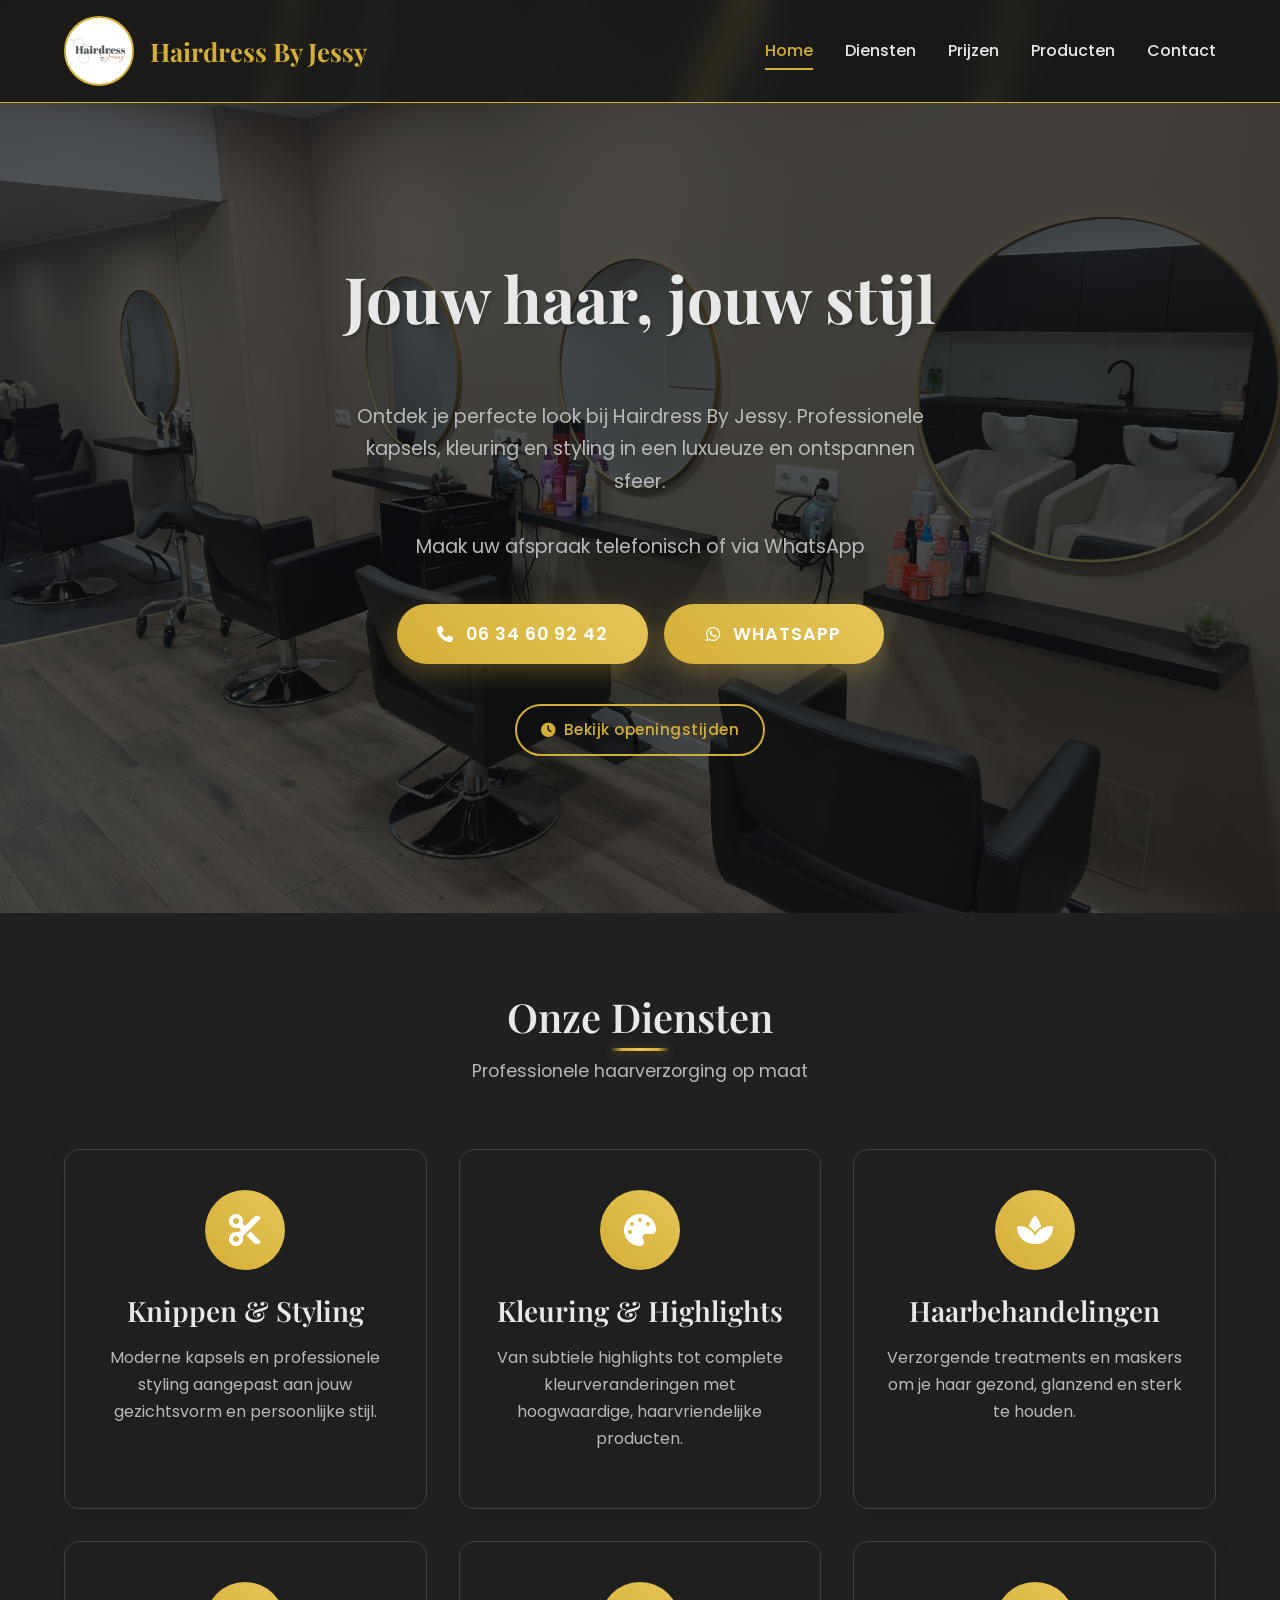
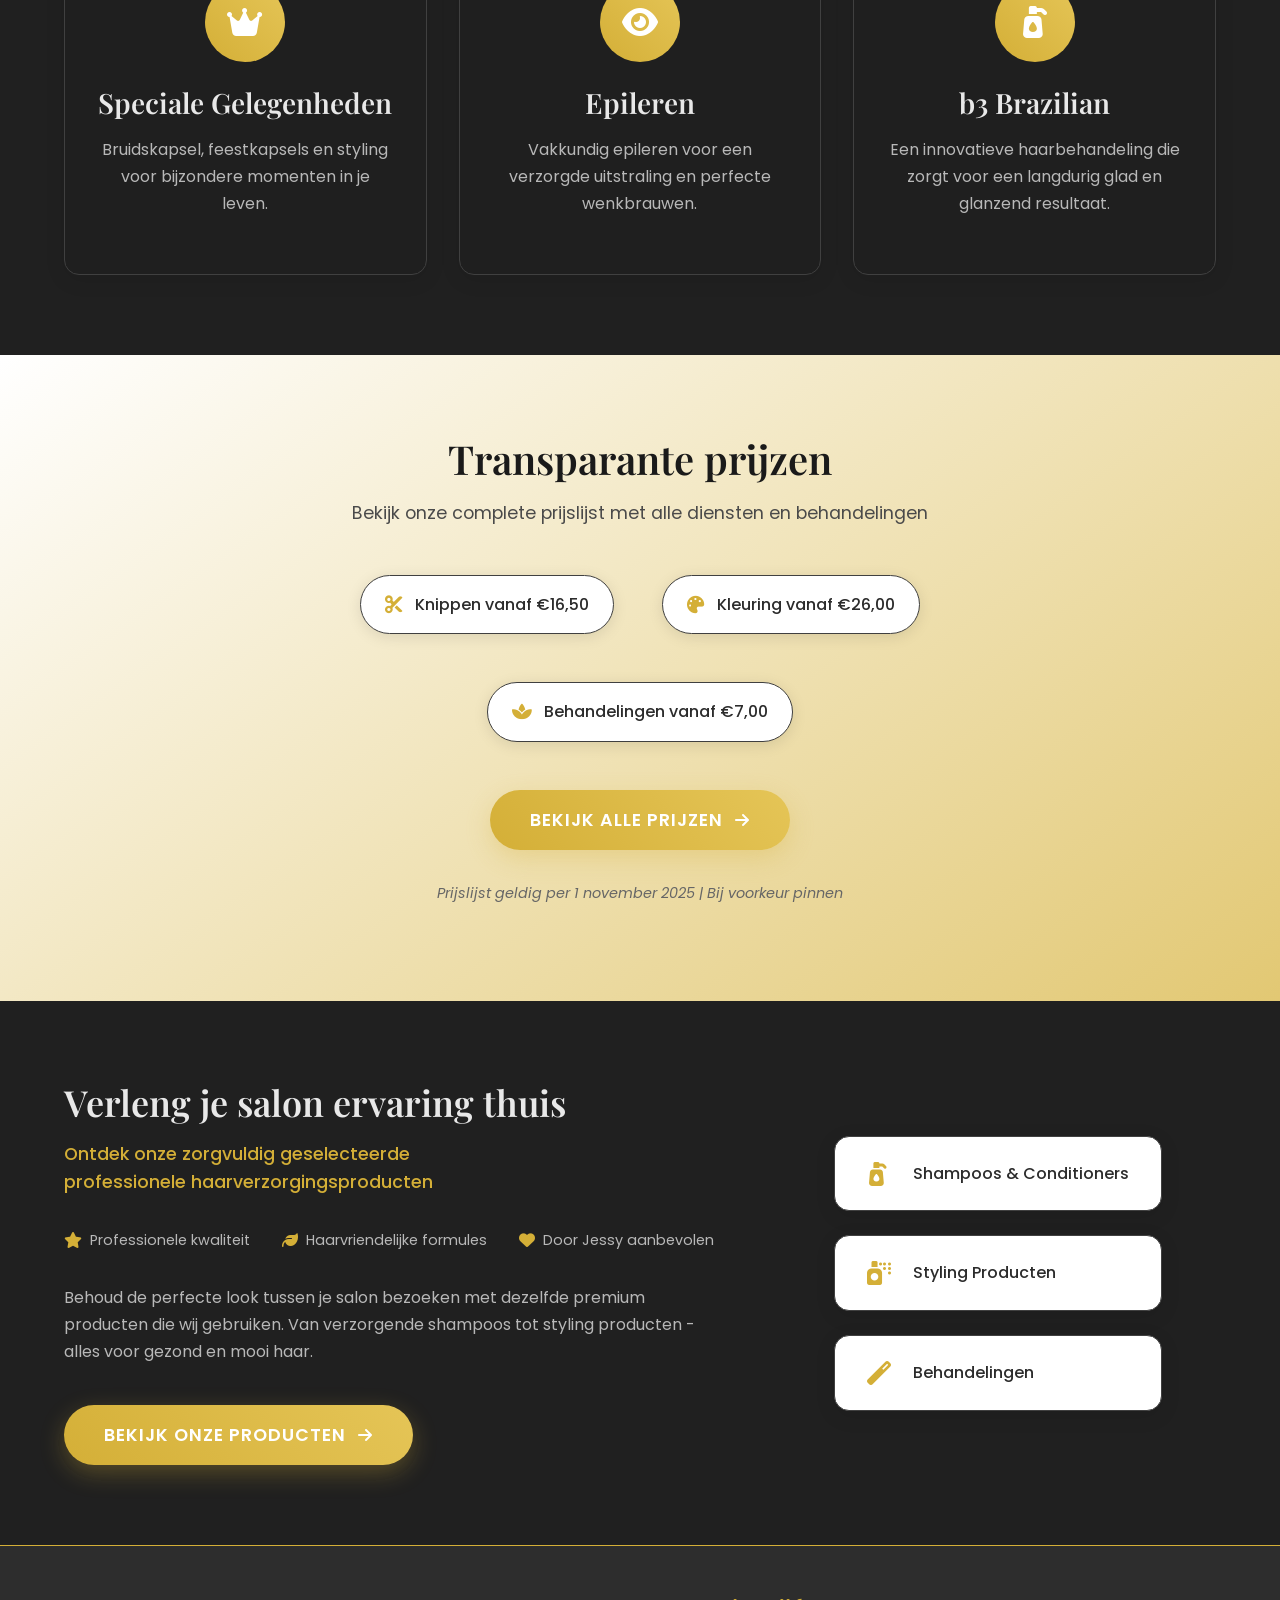
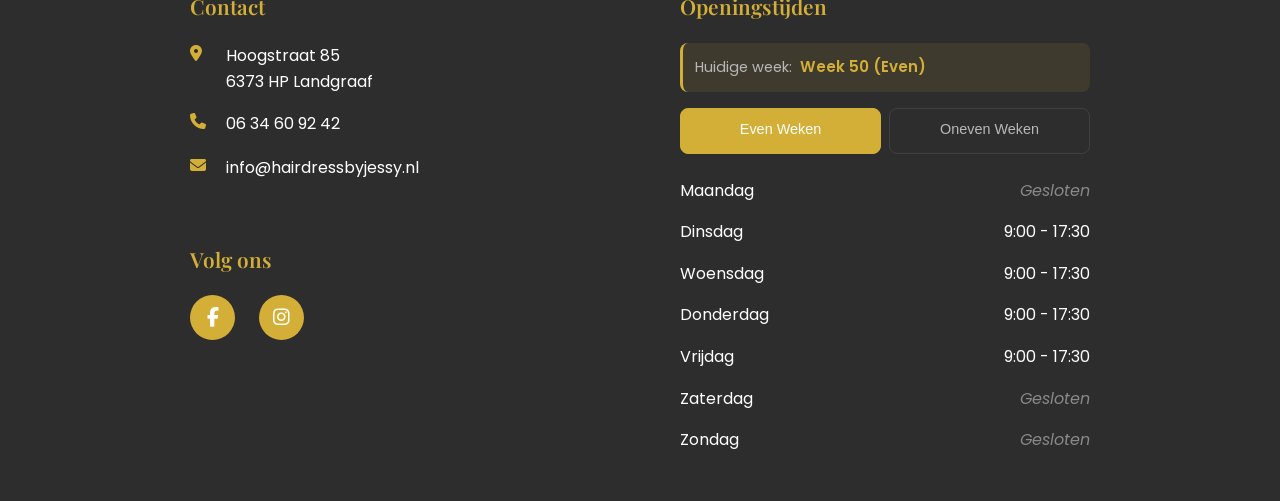
==== commit dd247847: "Add files via upload" ====
--- a/index.html
+++ b/index.html
@@ -5,6 +5,9 @@
     <meta name="viewport" content="width=device-width, initial-scale=1.0">
     <title>Hairdress By Jessy</title>
     <meta name="description" content="Professionele kapsalon Hairdress By Jessy. Moderne kapsels, kleuring en styling voor elke gelegenheid.">
+    
+    <!-- Favicon -->
+    <link rel="icon" type="image/png" href="assets/favicon.png">
     
     <!-- Google Fonts -->
     <link rel="preconnect" href="https://fonts.googleapis.com">
@@ -17,13 +20,14 @@
     <!-- Stylesheets -->
     <link rel="stylesheet" href="css/reset.css">
     <link rel="stylesheet" href="css/style.css">
+
 </head>
 
 <body>
     <header class="header">
         <div class="container">
             <a href="index.html" class="logo">
-                <img src="assets/logo.jpg" alt="Hairdress By Jessy Logo" class="logo-img">
+                <img src="assets/hairdressbyjessy.jpg" alt="Hairdress By Jessy Logo" class="logo-img">
                 <h1 class="logo-text">Hairdress By Jessy</h1>
             </a>
             
@@ -321,7 +325,7 @@
                         </div>
                         <div class="hours-item">
                             <span>Zaterdag</span>
-                            <span>9:00 - 17:30</span>
+                            <span>8:00 - 15:00</span>
                         </div>
                         <div class="hours-item weekend">
                             <span>Zondag</span>
--- a/css/style.css
+++ b/css/style.css
@@ -311,8 +311,9 @@
   width: 70px;
   height: 70px;
   border-radius: 50%;
-  object-fit: cover;
+  object-fit: contain;
   border: 2px solid var(--primary-gold);
+  background: white;
 }
 
 .logo-text {
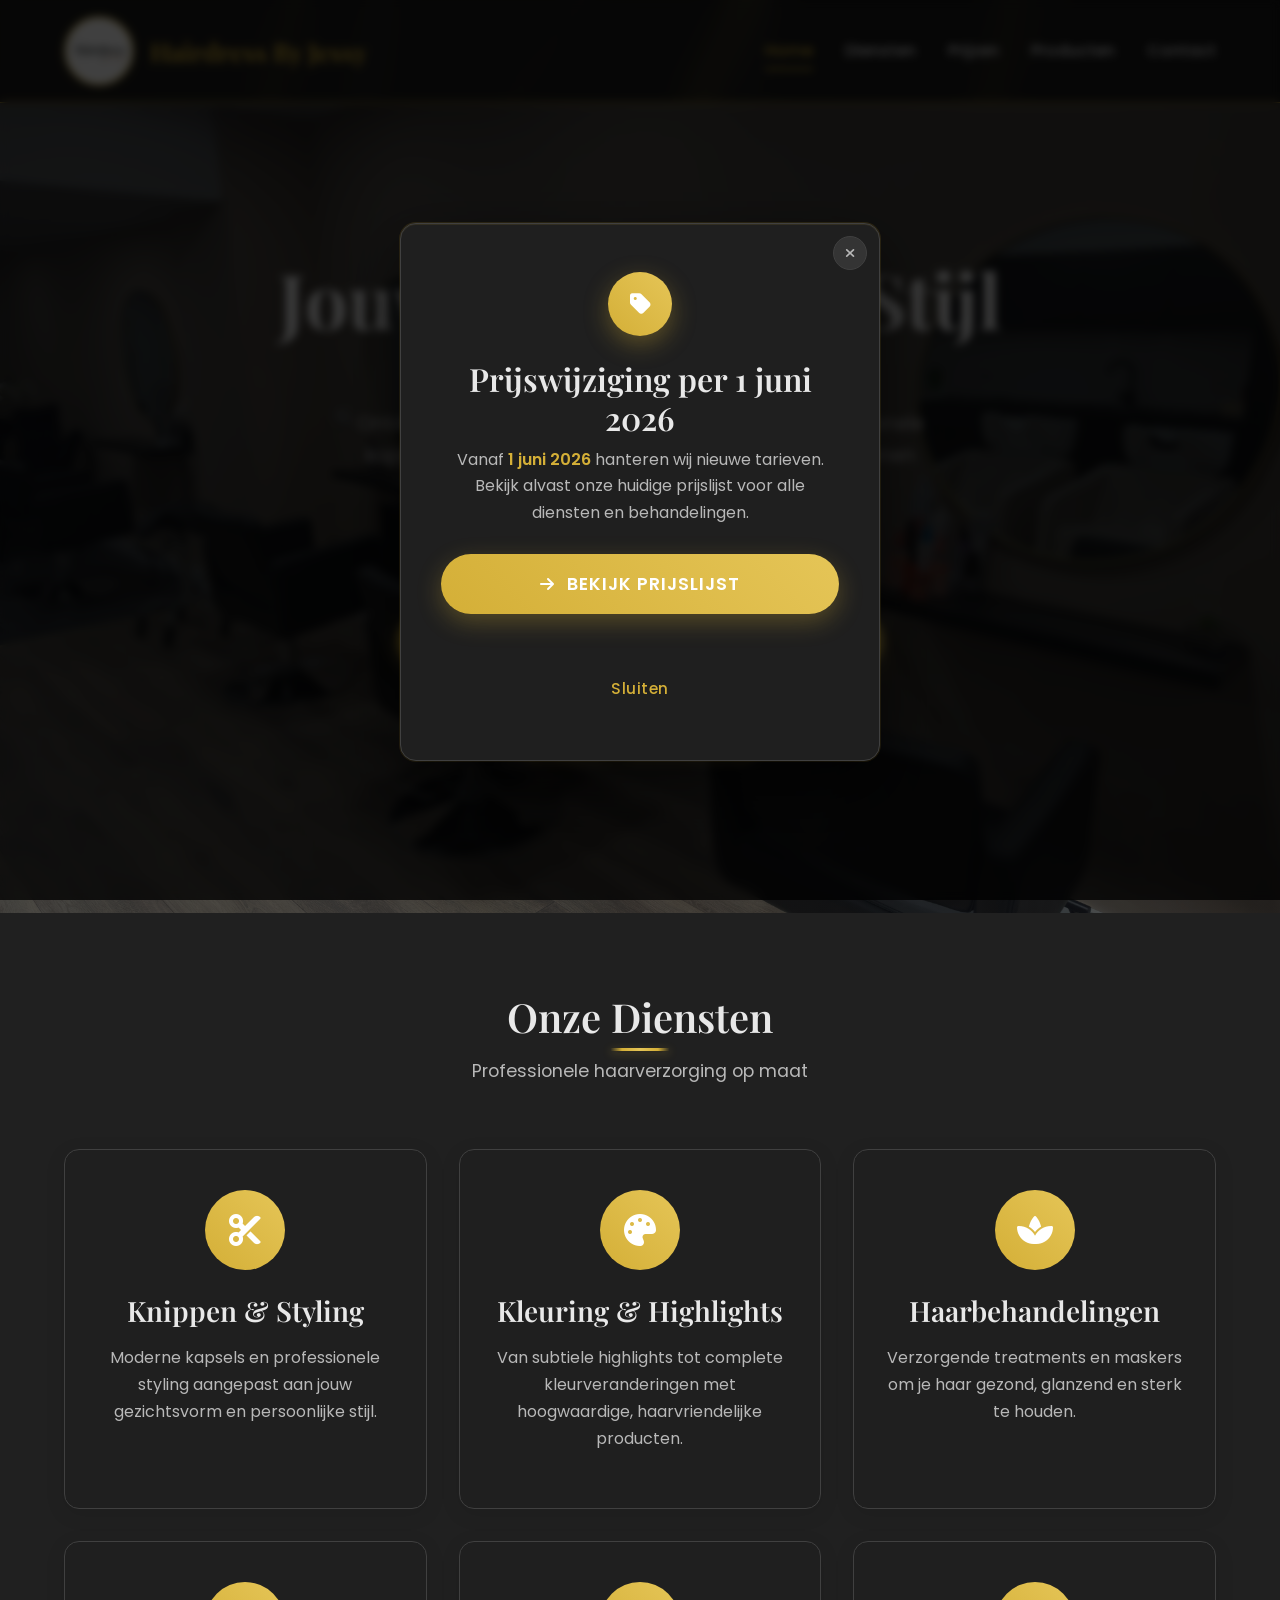
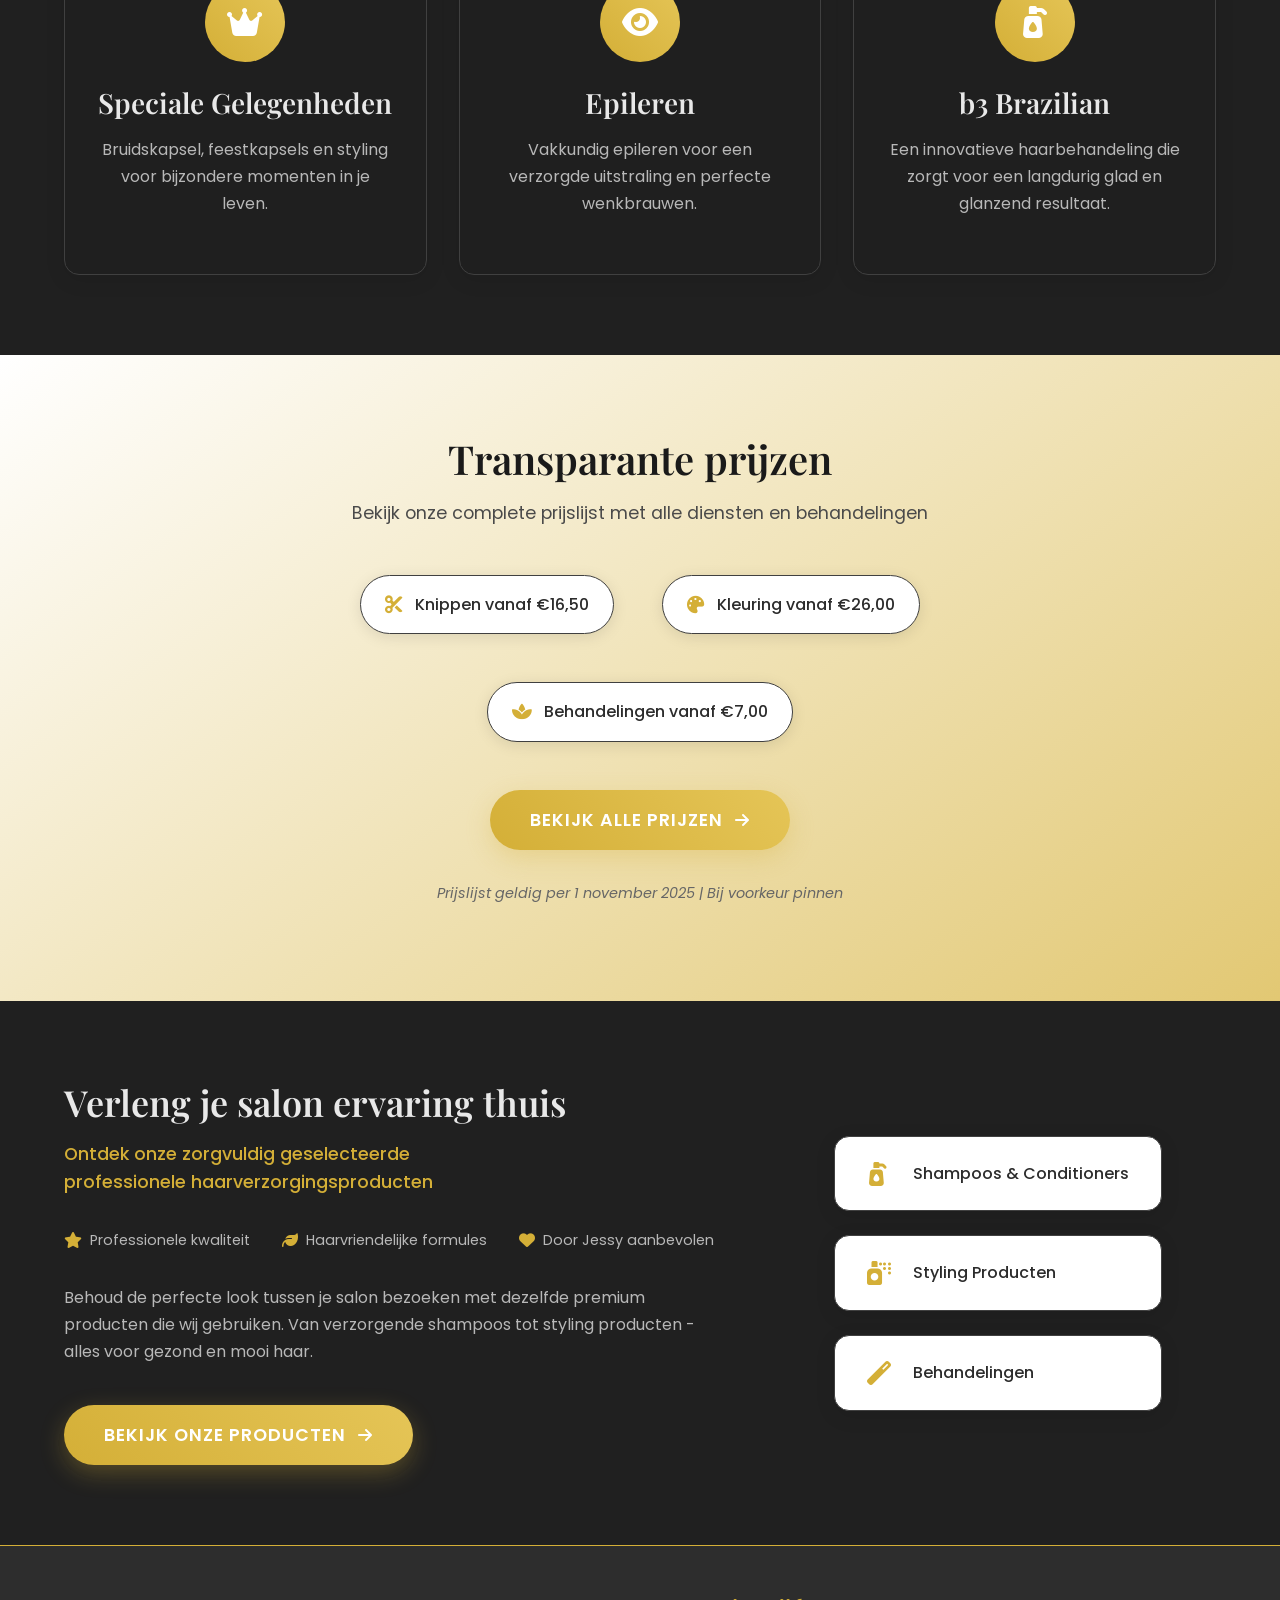
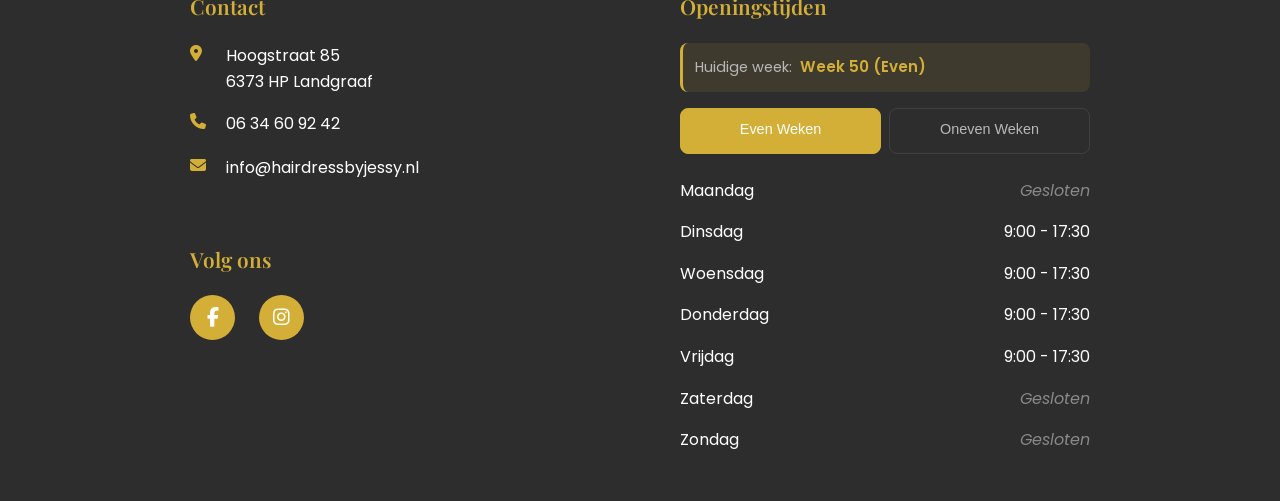
==== commit deaca618: "Add files via upload" ====
--- a/index.html
+++ b/index.html
@@ -24,6 +24,30 @@
 </head>
 
 <body>
+
+    <!-- Prijzen popup -->
+    <div class="popup-overlay" id="prijzenPopup">
+        <div class="popup-box">
+            <button class="popup-close" id="popupClose" aria-label="Popup sluiten">
+                <i class="fas fa-times"></i>
+            </button>
+            <div class="popup-icon">
+                <i class="fas fa-tag"></i>
+            </div>
+            <h2 class="popup-title">Prijswijziging per 1 juni 2026</h2>
+            <p class="popup-text">Vanaf <strong>1 juni 2026</strong> hanteren wij nieuwe tarieven. Bekijk alvast onze huidige prijslijst voor alle diensten en behandelingen.</p>
+            <div class="popup-buttons">
+                <a href="prijzen.html" class="cta-button">
+                    <i class="fas fa-arrow-right"></i>
+                    Bekijk prijslijst
+                </a>
+                <button class="cta-button-outline popup-dismiss" id="popupDismiss">
+                    Sluiten
+                </button>
+            </div>
+        </div>
+    </div>
+
     <header class="header">
         <div class="container">
             <a href="index.html" class="logo">
@@ -61,7 +85,7 @@
         <section id="home" class="hero">
             <div class="container">
                 <div class="hero-content">
-                    <h2 class="hero-title">Jouw haar, jouw stijl</h2>
+                    <h2 class="hero-title">Jouw Haar,<br class="title-break">Jouw Stijl</h2>
                     <p class="hero-subtitle">Ontdek je perfecte look bij Hairdress By Jessy. Professionele kapsels, kleuring en styling in een luxueuze en ontspannen sfeer.<br><br>Maak uw afspraak telefonisch of via WhatsApp</p>
                     <div class="contact-buttons">
                     <a href="tel:0634609242" class="cta-button">
@@ -234,11 +258,11 @@
                         </div>
                         <div class="contact-item">
                             <i class="fas fa-phone"></i>
-                            <span>06 34 60 92 42</span>
+                            <a href="tel:0634609242"><span>06 34 60 92 42</span></a>
                         </div>
                         <div class="contact-item">
                             <i class="fas fa-envelope"></i>
-                            <span>info@hairdressbyjessy.nl</span>
+                            <a href="mailto:info@hairdressbyjessy.nl"><span>info@hairdressbyjessy.nl</span></a>
                         </div>
                     </div>
                     <div class="socials">
--- a/css/style.css
+++ b/css/style.css
@@ -667,7 +667,7 @@
   justify-content: center;
   padding: var(--section-padding);
   background: linear-gradient(135deg, rgba(13, 13, 13, 0.7) 0%, rgba(13, 13, 13, 0.75) 100%), 
-              url('../assets/kapsalon r.jpeg') center/cover no-repeat;
+              url('../assets/kapsalon.jpeg') center/cover no-repeat;
   text-align: center;
   position: relative;
   overflow: hidden;
@@ -678,14 +678,31 @@
   z-index: 2;
   max-width: 600px;
   margin: 0 auto;
+  display: flex;
+  flex-direction: column;
+  align-items: center;
 }
 
 .hero-title {
-  font-size: clamp(2.75rem, 5vw, 4rem);
+  font-size: clamp(3rem, 6vw, 4.75rem);
   font-weight: 700;
   color: var(--text-dark);
   margin-bottom: 4rem;
   text-shadow: 2px 2px 4px rgba(0, 0, 0, 0.25);
+}
+
+.title-break {
+  display: block;
+}
+
+@media (min-width: 450px) {
+  .title-break {
+    display: none;
+  }
+
+  .hero-title {
+    white-space: nowrap;
+  }
 }
 
 .hero-subtitle {
@@ -996,6 +1013,28 @@
   font-weight: 500;
   margin-top: 1rem;
   font-size: 1rem;
+}
+
+.price-notice {
+  display: inline-flex;
+  align-items: center;
+  gap: 0.5rem;
+  margin-top: 0.75rem;
+  padding: 0.5rem 1rem;
+  background: rgba(212, 175, 55, 0.1);
+  border: 1px solid rgba(212, 175, 55, 0.35);
+  border-radius: 6px;
+  color: var(--text-light);
+  font-size: 0.9rem;
+}
+
+.price-notice i {
+  color: var(--primary-gold);
+  flex-shrink: 0;
+}
+
+.price-notice strong {
+  color: var(--primary-gold);
 }
 
 /* ==========================================================================
@@ -1446,8 +1485,7 @@
   }
   
   .hero-title {
-    /* font-size: clamp(2.5rem, 5vw, 3rem); */
-    font-size: 2rem
+    font-size: 2.5rem;
   }
   
   .section-padding {
@@ -1596,8 +1634,8 @@
   }
   
   .footer-section {
-    max-width: 250px;
-    min-width: 200px;
+    max-width: 350px;
+    min-width: 250px;
     margin: 0 15px 0 15px;
   }
   
@@ -1757,4 +1795,141 @@
 
 html {
   scroll-behavior: smooth;
+}
+
+/* ==========================================================================
+   POPUP - NIEUWE PRIJZEN
+   ========================================================================== */
+.popup-overlay {
+  position: fixed;
+  inset: 0;
+  background: rgba(0, 0, 0, 0.75);
+  backdrop-filter: blur(4px);
+  z-index: 9999;
+  display: flex;
+  align-items: center;
+  justify-content: center;
+  padding: clamp(0.75rem, 4vw, 1.5rem);
+  padding-top: clamp(5rem, 12vh, 8rem);
+  opacity: 0;
+  pointer-events: none;
+  transition: opacity 0.4s ease;
+}
+
+.popup-overlay.visible {
+  opacity: 1;
+  pointer-events: auto;
+}
+
+.popup-overlay.hidden {
+  display: none;
+}
+
+.popup-box {
+  position: relative;
+  background: var(--bg-light);
+  border: 1px solid var(--border-light);
+  border-radius: 16px;
+  padding: clamp(1.25rem, 5vw, 3rem) clamp(1rem, 4vw, 2.5rem);
+  padding-top: clamp(2rem, 6vw, 3rem);
+  max-width: 480px;
+  width: 100%;
+  max-height: 90dvh;
+  overflow-y: auto;
+  text-align: center;
+  box-shadow:
+    0 25px 60px rgba(0, 0, 0, 0.6),
+    0 0 0 1px rgba(212, 175, 55, 0.15),
+    inset 0 1px 0 rgba(212, 175, 55, 0.1);
+  opacity: 0;
+  transform: translateY(24px);
+  transition: opacity 0.35s ease 0.1s, transform 0.35s ease 0.1s;
+}
+
+.popup-overlay.visible .popup-box {
+  opacity: 1;
+  transform: translateY(0);
+}
+
+.popup-close {
+  position: absolute;
+  top: 0.75rem;
+  right: 0.75rem;
+  background: var(--bg-light-alt);
+  border: 1px solid var(--border-light);
+  color: var(--text-light);
+  width: 34px;
+  height: 34px;
+  border-radius: 50%;
+  display: flex;
+  align-items: center;
+  justify-content: center;
+  cursor: pointer;
+  font-size: 0.85rem;
+  transition: var(--transition);
+  flex-shrink: 0;
+}
+
+.popup-close:hover {
+  background: var(--primary-gold);
+  color: white;
+  border-color: var(--primary-gold);
+}
+
+.popup-icon {
+  width: clamp(44px, 10vw, 64px);
+  height: clamp(44px, 10vw, 64px);
+  background: linear-gradient(45deg, var(--primary-gold), var(--gold-light));
+  border-radius: 50%;
+  display: flex;
+  align-items: center;
+  justify-content: center;
+  margin: 0 auto clamp(0.75rem, 3vw, 1.5rem);
+  box-shadow: 0 8px 25px rgba(212, 175, 55, 0.35);
+}
+
+.popup-icon i {
+  font-size: clamp(1rem, 3vw, 1.5rem);
+  color: white;
+}
+
+.popup-title {
+  font-family: var(--font-heading);
+  font-size: clamp(1.25rem, 5vw, 2rem);
+  color: var(--text-dark);
+  margin-bottom: 0.6rem;
+}
+
+.popup-text {
+  color: var(--text-light);
+  font-size: clamp(0.875rem, 3vw, 1rem);
+  line-height: 1.65;
+  margin-bottom: clamp(1.25rem, 4vw, 1.75rem);
+}
+
+.popup-text strong {
+  color: var(--primary-gold);
+  font-weight: 600;
+}
+
+.popup-buttons {
+  display: flex;
+  flex-direction: column;
+  gap: 0.65rem;
+  align-items: center;
+}
+
+.popup-buttons .cta-button {
+  width: 100%;
+  justify-content: center;
+  font-size: clamp(0.8rem, 2.5vw, 1.1rem);
+  padding: clamp(0.65rem, 2vw, 1rem) clamp(1rem, 3vw, 2.5rem);
+}
+
+.popup-dismiss {
+  background: transparent;
+  border: none;
+  cursor: pointer;
+  font-family: var(--font-body);
+  font-size: clamp(0.8rem, 2.5vw, 0.95rem);
 }
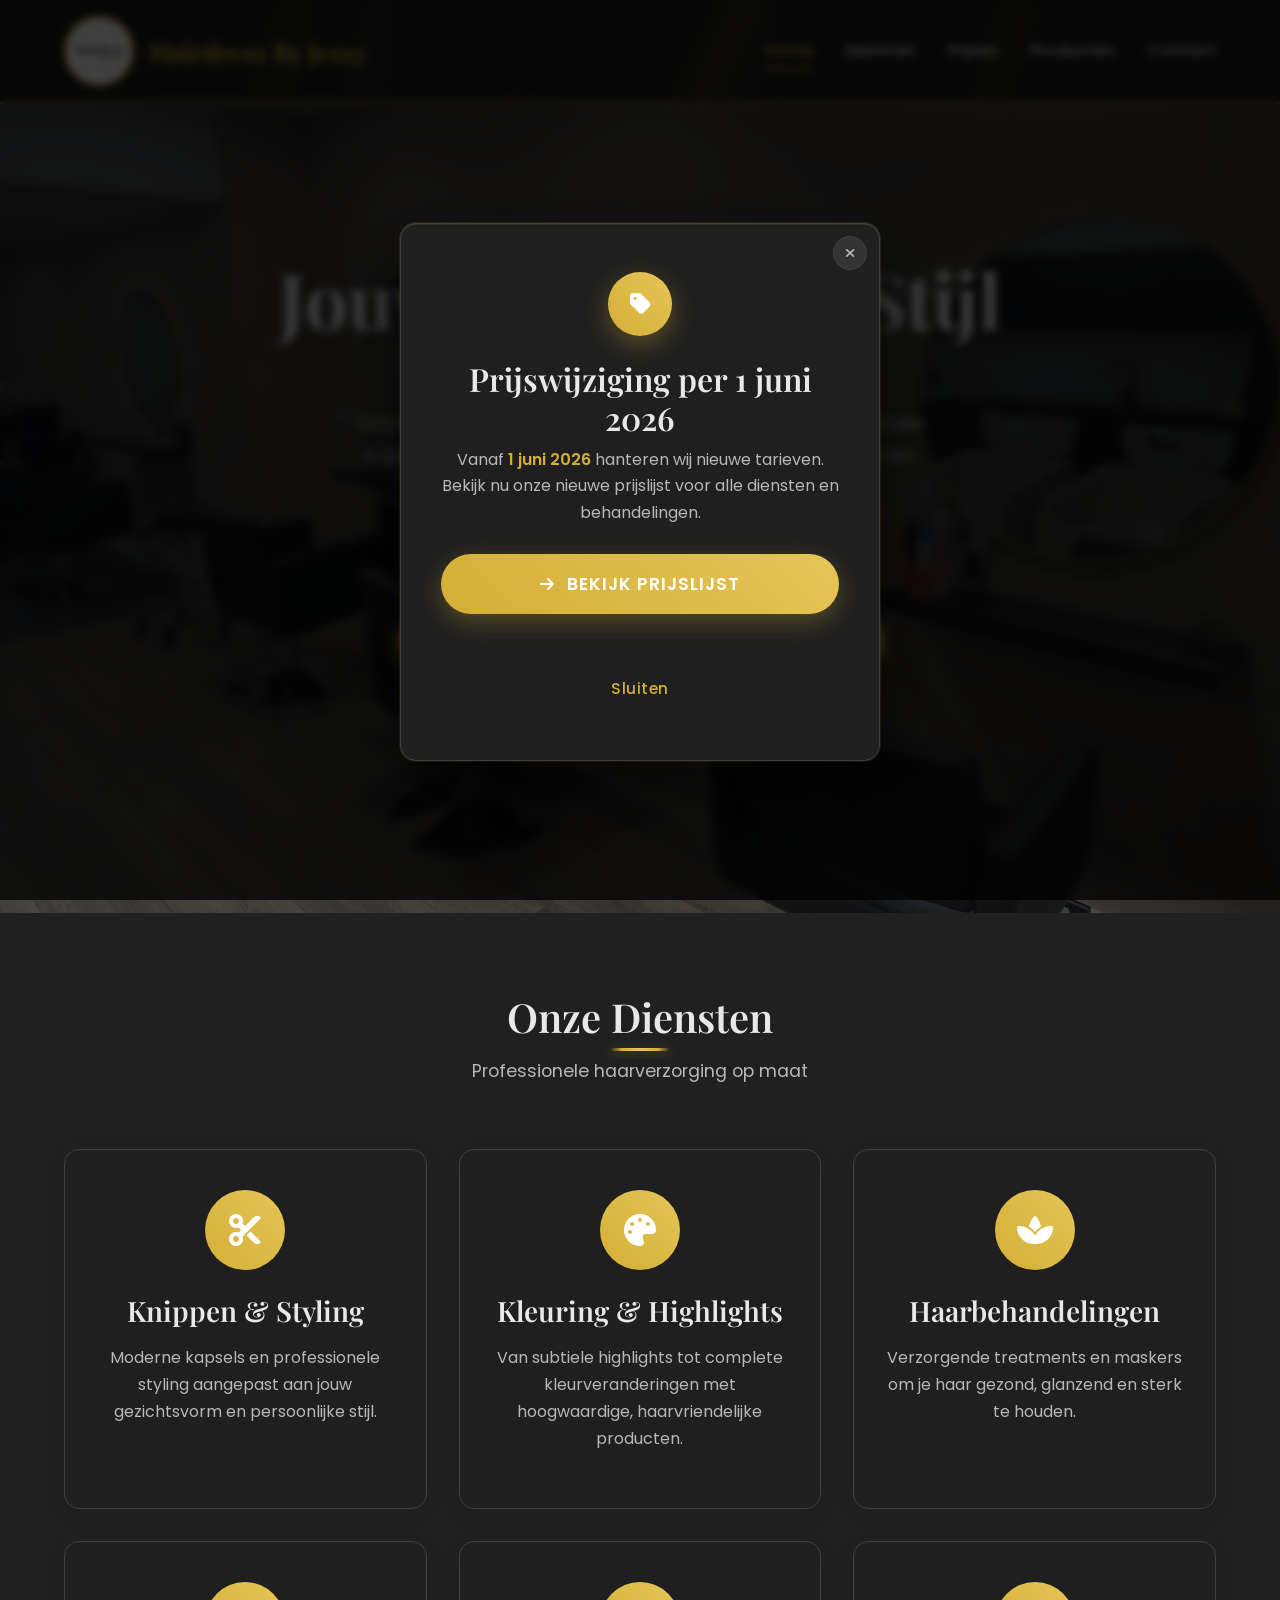
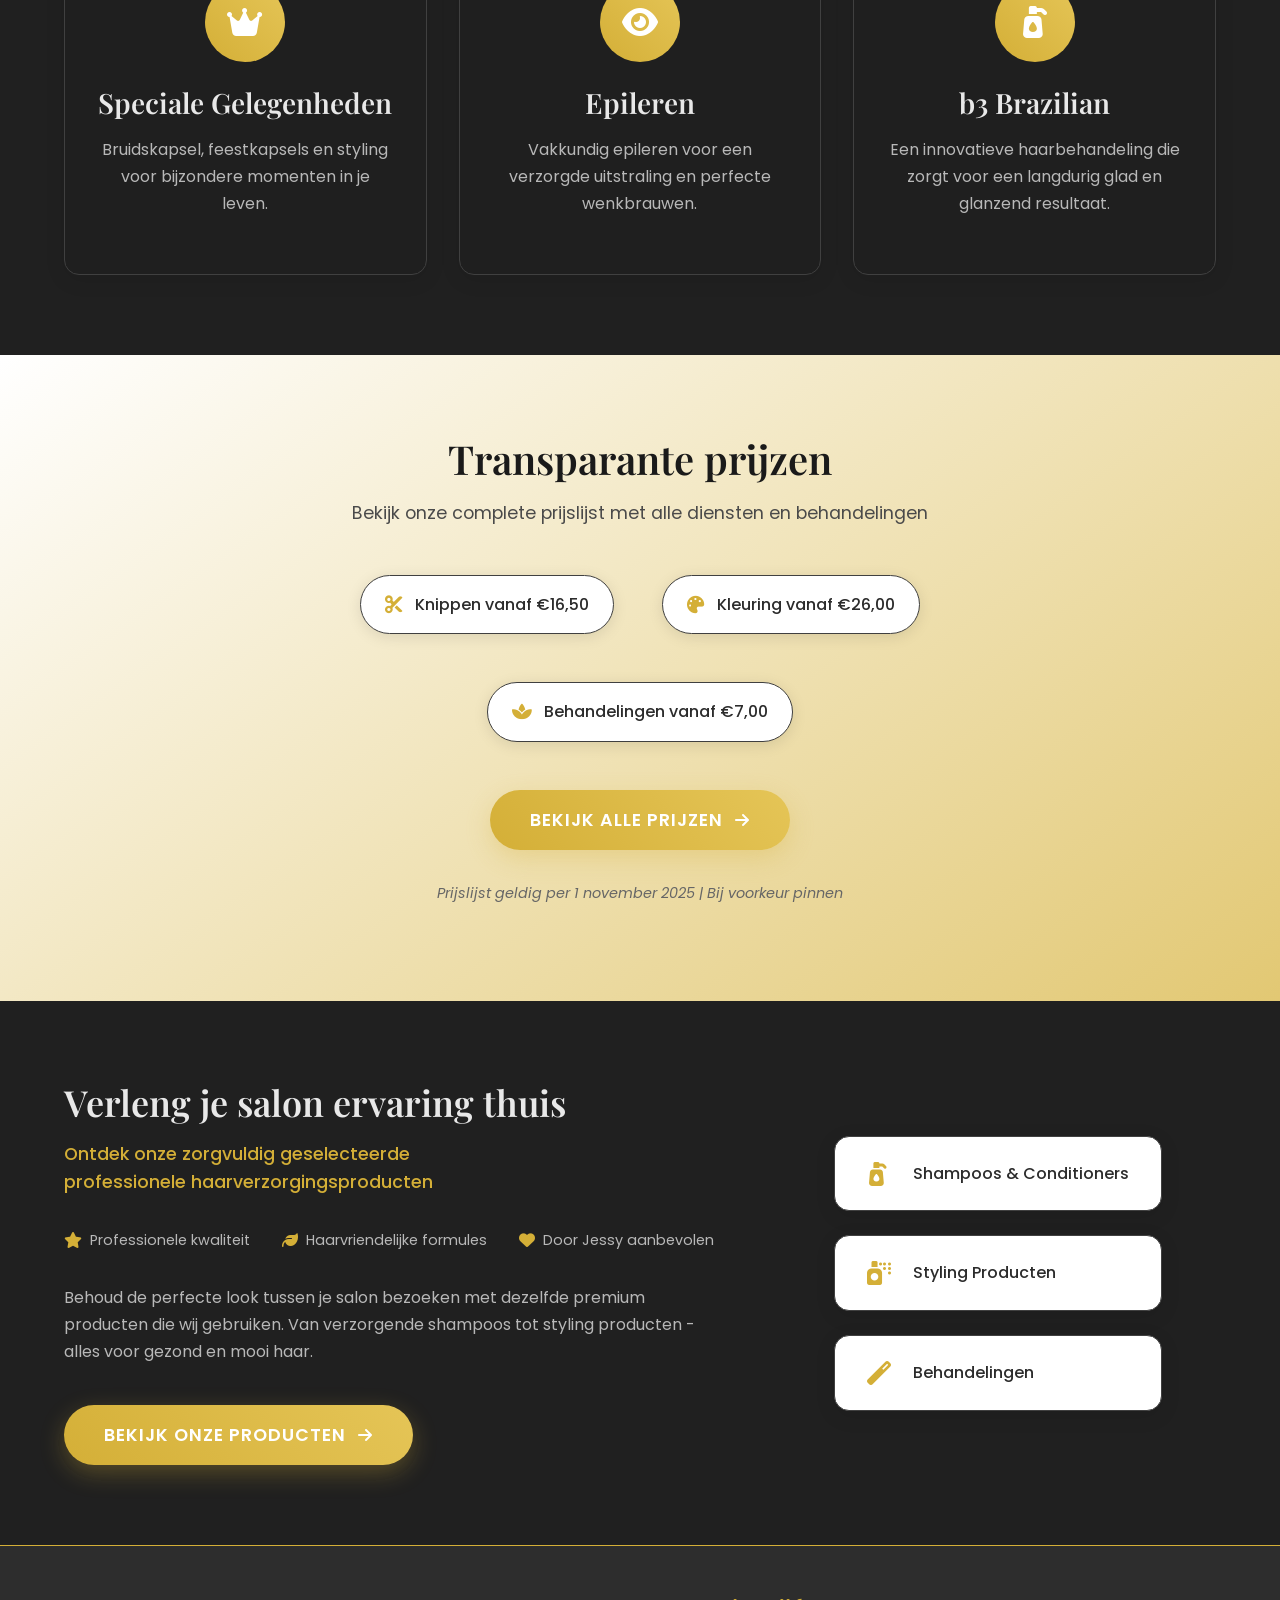
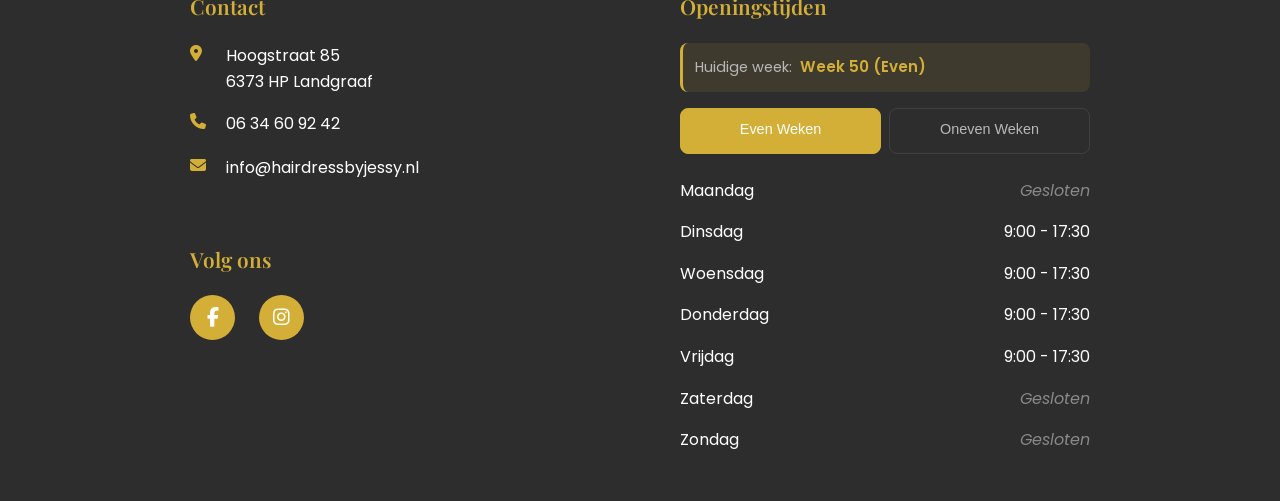
==== commit 0b61e31c: "Add files via upload" ====
--- a/index.html
+++ b/index.html
@@ -35,7 +35,7 @@
                 <i class="fas fa-tag"></i>
             </div>
             <h2 class="popup-title">Prijswijziging per 1 juni 2026</h2>
-            <p class="popup-text">Vanaf <strong>1 juni 2026</strong> hanteren wij nieuwe tarieven. Bekijk alvast onze huidige prijslijst voor alle diensten en behandelingen.</p>
+            <p class="popup-text">Vanaf <strong>1 juni 2026</strong> hanteren wij nieuwe tarieven. Bekijk nu onze nieuwe prijslijst voor alle diensten en behandelingen.</p>
             <div class="popup-buttons">
                 <a href="prijzen.html" class="cta-button">
                     <i class="fas fa-arrow-right"></i>
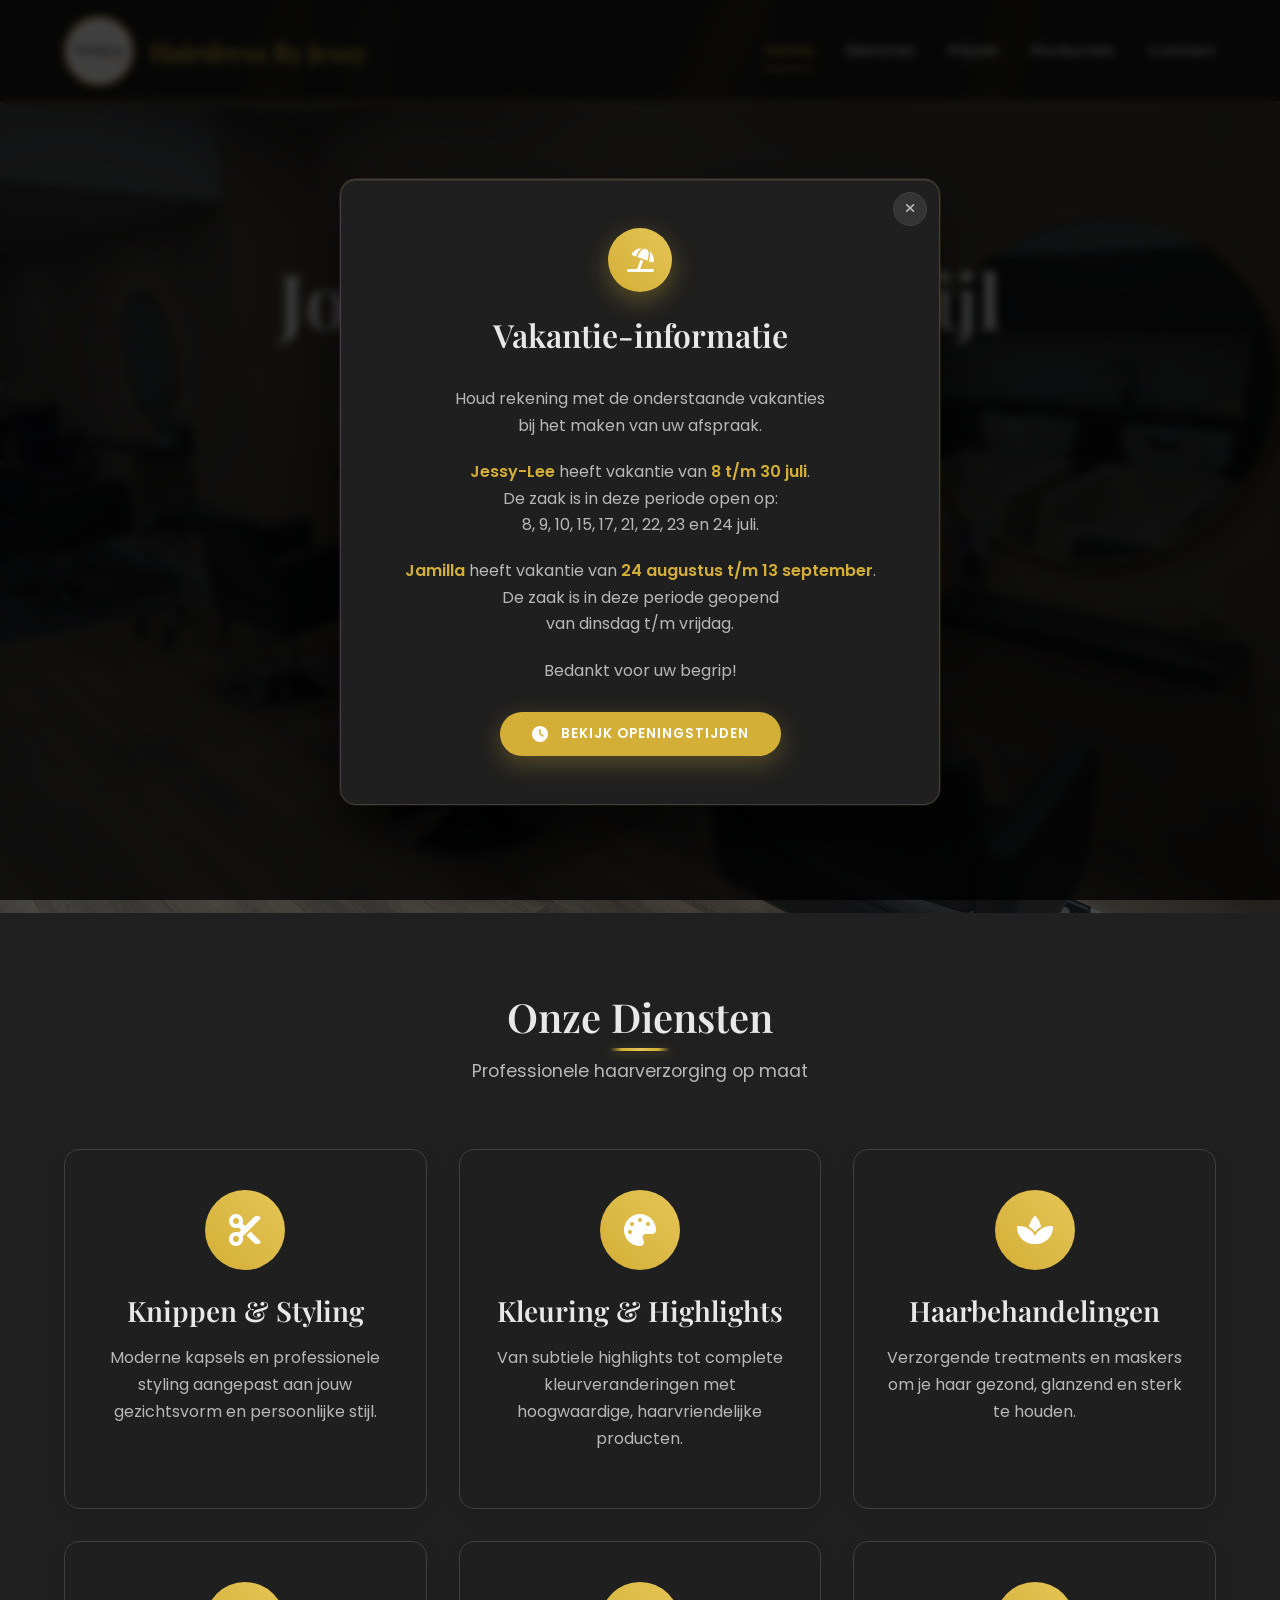
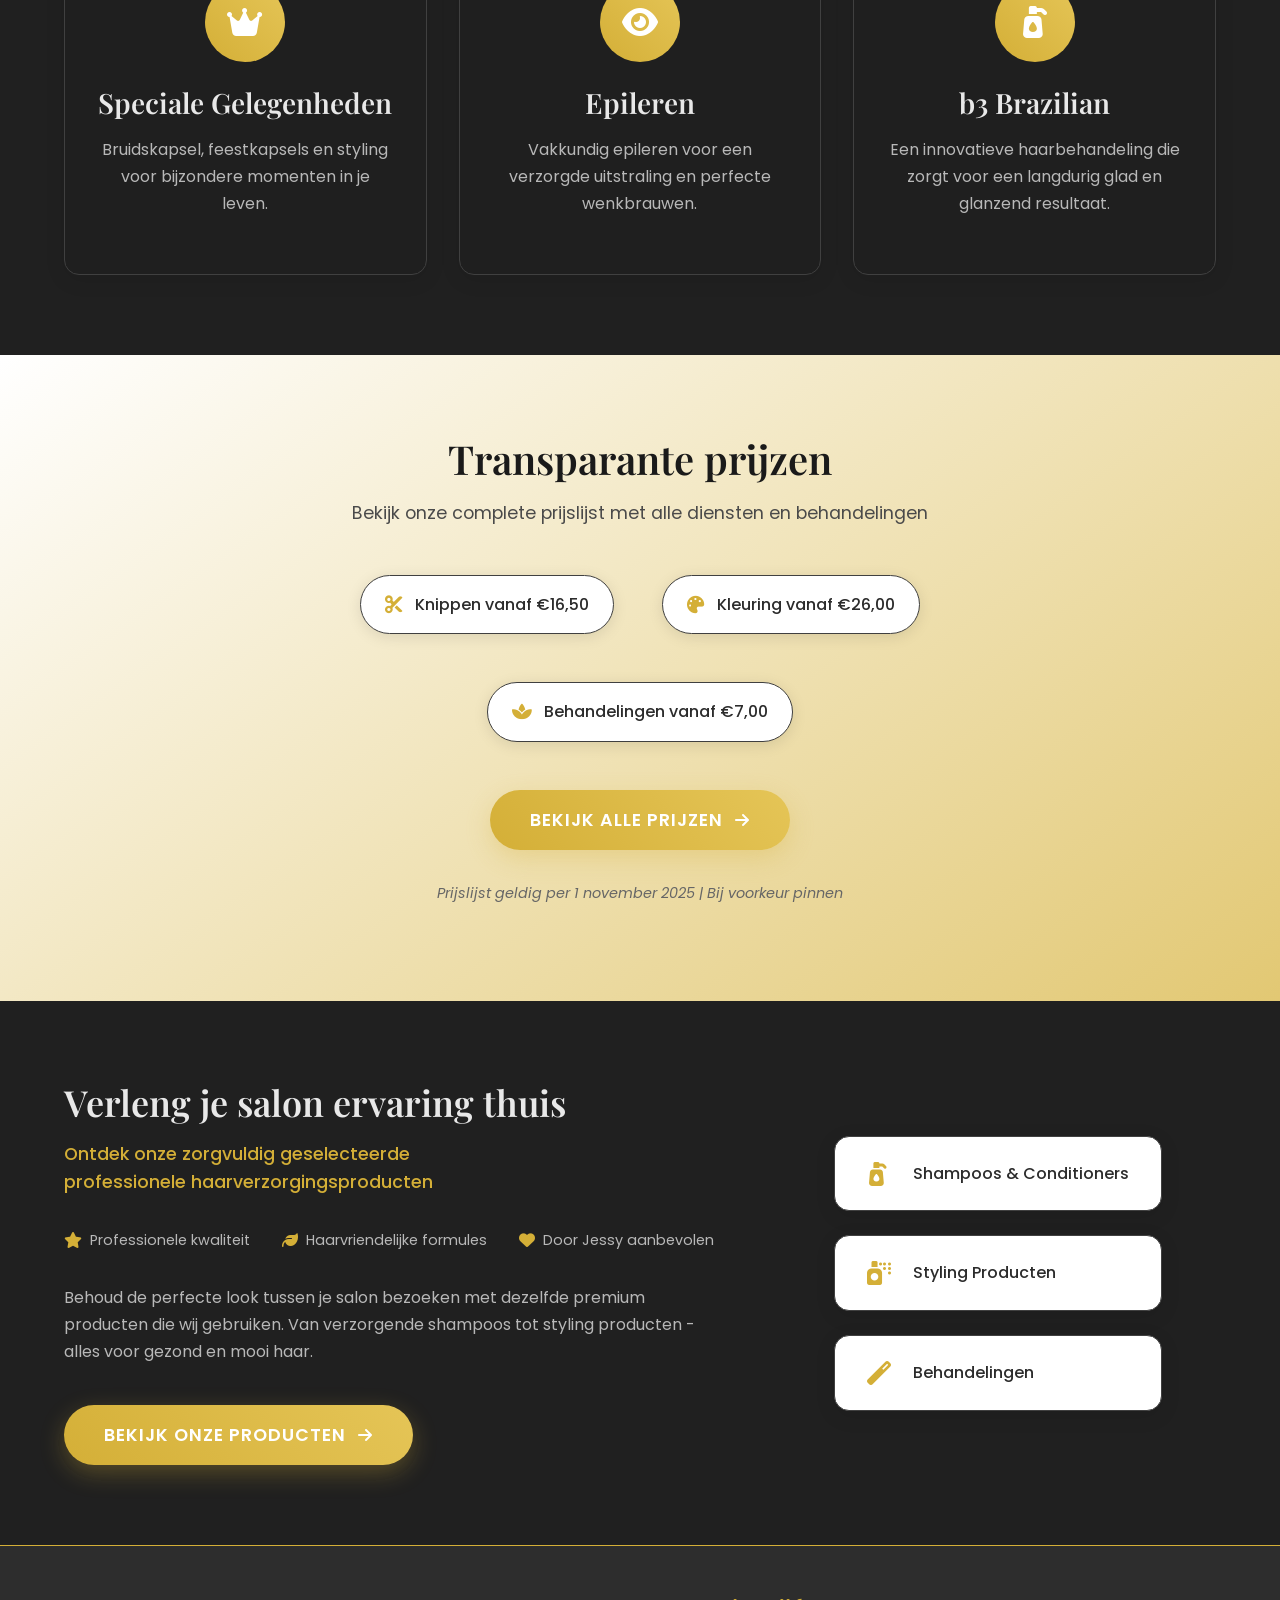
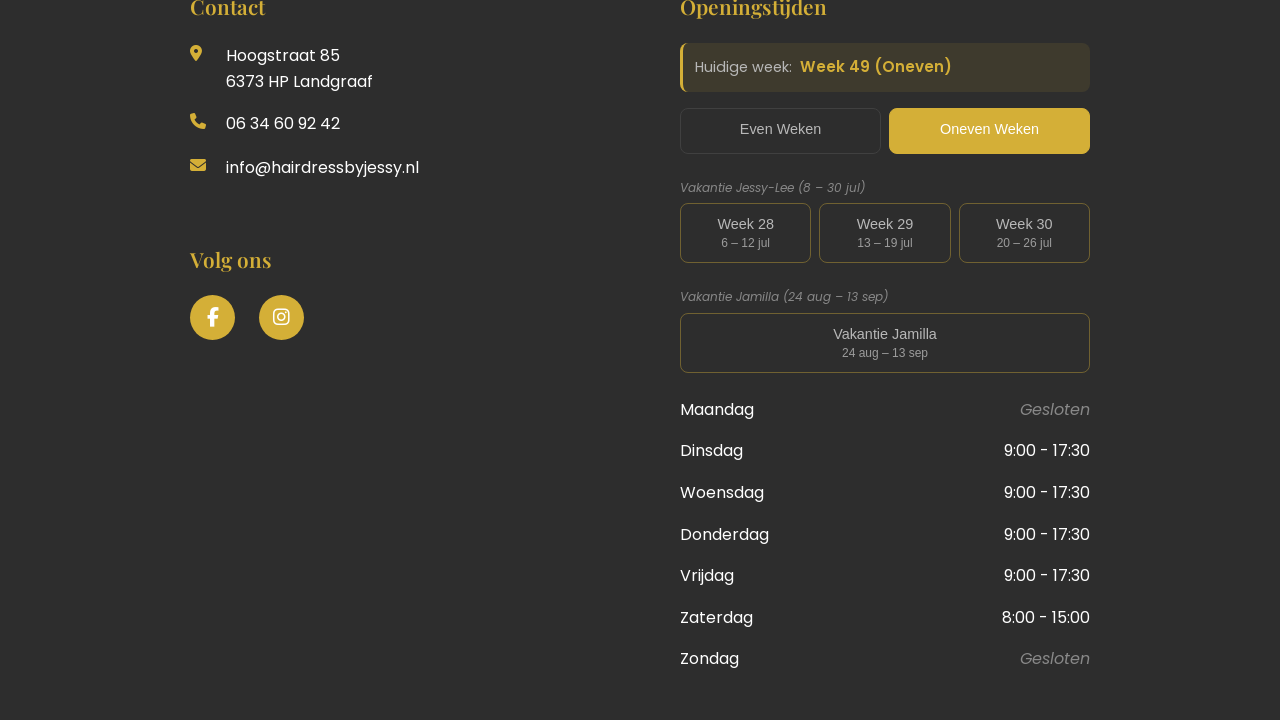
==== commit b5451c79: "Add files via upload" ====
--- a/index.html
+++ b/index.html
@@ -32,17 +32,17 @@
                 <i class="fas fa-times"></i>
             </button>
             <div class="popup-icon">
-                <i class="fas fa-tag"></i>
-            </div>
-            <h2 class="popup-title">Prijswijziging per 1 juni 2026</h2>
-            <p class="popup-text">Vanaf <strong>1 juni 2026</strong> hanteren wij nieuwe tarieven. Bekijk nu onze nieuwe prijslijst voor alle diensten en behandelingen.</p>
+                <i class="fas fa-umbrella-beach"></i>
+            </div>
+            <h2 class="popup-title">Vakantie-informatie</h2>
+            <p class="popup-text">Houd rekening met de onderstaande vakanties<br>bij het maken van uw afspraak.</p>
+            <p class="popup-text"><strong>Jessy-Lee</strong> heeft vakantie van <strong>8 t/m 30 juli</strong>.<br>De zaak is in deze periode open op:<br>8, 9, 10, 15, 17, 21, 22, 23 en 24 juli.</p>
+            <p class="popup-text"><strong>Jamilla</strong> heeft vakantie van <strong>24 augustus t/m 13 september</strong>.<br>De zaak is in deze periode geopend<br>van dinsdag t/m vrijdag.</p>
+            <p class="popup-text">Bedankt voor uw begrip!</p>
             <div class="popup-buttons">
-                <a href="prijzen.html" class="cta-button">
-                    <i class="fas fa-arrow-right"></i>
-                    Bekijk prijslijst
-                </a>
-                <button class="cta-button-outline popup-dismiss" id="popupDismiss">
-                    Sluiten
+                <button class="cta-button cta-button--small popup-dismiss" id="popupDismiss">
+                    <i class="fas fa-clock"></i>
+                    Bekijk openingstijden
                 </button>
             </div>
         </div>
@@ -294,7 +294,35 @@
                             <span class="week-label">Oneven Weken</span>
                         </button>
                     </div>
-                    
+
+                    <div class="vacation-tabs-group">
+                        <span class="vacation-tabs-label">Vakantie Jessy-Lee (8 – 30 jul)</span>
+                        <div class="week-tabs week-tabs--vacation">
+                            <button class="week-tab week-tab--vacation" data-week="week28" id="week28Tab">
+                                <span class="week-label">Week 28</span>
+                                <span class="week-example">6 – 12 jul</span>
+                            </button>
+                            <button class="week-tab week-tab--vacation" data-week="week29" id="week29Tab">
+                                <span class="week-label">Week 29</span>
+                                <span class="week-example">13 – 19 jul</span>
+                            </button>
+                            <button class="week-tab week-tab--vacation" data-week="week30" id="week30Tab">
+                                <span class="week-label">Week 30</span>
+                                <span class="week-example">20 – 26 jul</span>
+                            </button>
+                        </div>
+                    </div>
+
+                    <div class="vacation-tabs-group">
+                        <span class="vacation-tabs-label">Vakantie Jamilla (24 aug – 13 sep)</span>
+                        <div class="week-tabs week-tabs--vacation">
+                            <button class="week-tab week-tab--vacation" data-week="jamilla" id="jamillaTab">
+                                <span class="week-label">Vakantie Jamilla</span>
+                                <span class="week-example">24 aug – 13 sep</span>
+                            </button>
+                        </div>
+                    </div>
+
                     <div class="opening-hours" id="evenWeekHours">
                         <div class="hours-item weekend">
                             <span>Maandag</span>
@@ -325,7 +353,47 @@
                             <span>Gesloten</span>
                         </div>
                     </div>
-                    
+
+                    <div class="opening-hours" id="week28Hours" style="display: none;">
+                        <div class="hours-item weekend"><span>Maandag</span><span>Gesloten</span></div>
+                        <div class="hours-item weekend"><span>Dinsdag</span><span>Gesloten</span></div>
+                        <div class="hours-item"><span>Woensdag</span><span>9:00 - 17:30</span></div>
+                        <div class="hours-item"><span>Donderdag</span><span>9:00 - 17:30</span></div>
+                        <div class="hours-item"><span>Vrijdag</span><span>9:00 - 17:30</span></div>
+                        <div class="hours-item weekend"><span>Zaterdag</span><span>Gesloten</span></div>
+                        <div class="hours-item weekend"><span>Zondag</span><span>Gesloten</span></div>
+                    </div>
+
+                    <div class="opening-hours" id="week29Hours" style="display: none;">
+                        <div class="hours-item weekend"><span>Maandag</span><span>Gesloten</span></div>
+                        <div class="hours-item weekend"><span>Dinsdag</span><span>Gesloten</span></div>
+                        <div class="hours-item"><span>Woensdag</span><span>9:00 - 17:30</span></div>
+                        <div class="hours-item weekend"><span>Donderdag</span><span>Gesloten</span></div>
+                        <div class="hours-item"><span>Vrijdag</span><span>9:00 - 17:30</span></div>
+                        <div class="hours-item weekend"><span>Zaterdag</span><span>Gesloten</span></div>
+                        <div class="hours-item weekend"><span>Zondag</span><span>Gesloten</span></div>
+                    </div>
+
+                    <div class="opening-hours" id="week30Hours" style="display: none;">
+                        <div class="hours-item weekend"><span>Maandag</span><span>Gesloten</span></div>
+                        <div class="hours-item"><span>Dinsdag</span><span>9:00 - 17:30</span></div>
+                        <div class="hours-item"><span>Woensdag</span><span>9:00 - 17:30</span></div>
+                        <div class="hours-item"><span>Donderdag</span><span>9:00 - 17:30</span></div>
+                        <div class="hours-item"><span>Vrijdag</span><span>9:00 - 17:30</span></div>
+                        <div class="hours-item weekend"><span>Zaterdag</span><span>Gesloten</span></div>
+                        <div class="hours-item weekend"><span>Zondag</span><span>Gesloten</span></div>
+                    </div>
+
+                    <div class="opening-hours" id="jamillaHours" style="display: none;">
+                        <div class="hours-item weekend"><span>Maandag</span><span>Gesloten</span></div>
+                        <div class="hours-item"><span>Dinsdag</span><span>9:00 - 17:30</span></div>
+                        <div class="hours-item"><span>Woensdag</span><span>9:00 - 12:00</span></div>
+                        <div class="hours-item"><span>Donderdag</span><span>9:00 - 17:30</span></div>
+                        <div class="hours-item"><span>Vrijdag</span><span>9:00 - 17:30</span></div>
+                        <div class="hours-item weekend"><span>Zaterdag</span><span>Gesloten</span></div>
+                        <div class="hours-item weekend"><span>Zondag</span><span>Gesloten</span></div>
+                    </div>
+
                     <div class="opening-hours" id="oddWeekHours" style="display: none;">
                         <div class="hours-item weekend">
                             <span>Maandag</span>
--- a/css/style.css
+++ b/css/style.css
@@ -627,6 +627,36 @@
   opacity: 0.9;
 }
 
+.vacation-tabs-group {
+  margin-top: 0.5rem;
+  margin-bottom: 1.5rem;
+}
+
+.vacation-tabs-label {
+  display: block;
+  font-size: 0.75rem;
+  color: var(--text-muted);
+  font-style: italic;
+  margin-bottom: 0.4rem;
+}
+
+.week-tabs--vacation {
+  margin-bottom: 0;
+}
+
+.week-tab--vacation {
+  border-color: rgba(212, 175, 55, 0.4);
+}
+
+.week-tab--vacation.active {
+  background: var(--primary-gold);
+  border-color: var(--primary-gold);
+}
+
+#jamillaTab {
+  max-width: 100%;
+}
+
 .opening-hours {
   display: flex;
   flex-direction: column;
@@ -1798,7 +1828,7 @@
 }
 
 /* ==========================================================================
-   POPUP - NIEUWE PRIJZEN
+   POPUP
    ========================================================================== */
 .popup-overlay {
   position: fixed;
@@ -1832,7 +1862,7 @@
   border-radius: 16px;
   padding: clamp(1.25rem, 5vw, 3rem) clamp(1rem, 4vw, 2.5rem);
   padding-top: clamp(2rem, 6vw, 3rem);
-  max-width: 480px;
+  max-width: 600px;
   width: 100%;
   max-height: 90dvh;
   overflow-y: auto;
@@ -1897,14 +1927,14 @@
   font-family: var(--font-heading);
   font-size: clamp(1.25rem, 5vw, 2rem);
   color: var(--text-dark);
-  margin-bottom: 0.6rem;
+  margin-bottom: 2rem;
 }
 
 .popup-text {
   color: var(--text-light);
   font-size: clamp(0.875rem, 3vw, 1rem);
   line-height: 1.65;
-  margin-bottom: clamp(1.25rem, 4vw, 1.75rem);
+  margin-bottom: clamp(0.5rem, 4vw, 1.25rem);
 }
 
 .popup-text strong {
@@ -1926,9 +1956,17 @@
   padding: clamp(0.65rem, 2vw, 1rem) clamp(1rem, 3vw, 2.5rem);
 }
 
+.cta-button--small {
+  font-size: 0.85rem !important;
+  padding: 0.75rem 2rem !important;
+  margin-top: 0.5rem !important;
+  width: auto !important;
+}
+
 .popup-dismiss {
-  background: transparent;
-  border: none;
+  background: var(--primary-gold);
+  color: white;
+  border: 0px solid var(--border-light);
   cursor: pointer;
   font-family: var(--font-body);
   font-size: clamp(0.8rem, 2.5vw, 0.95rem);
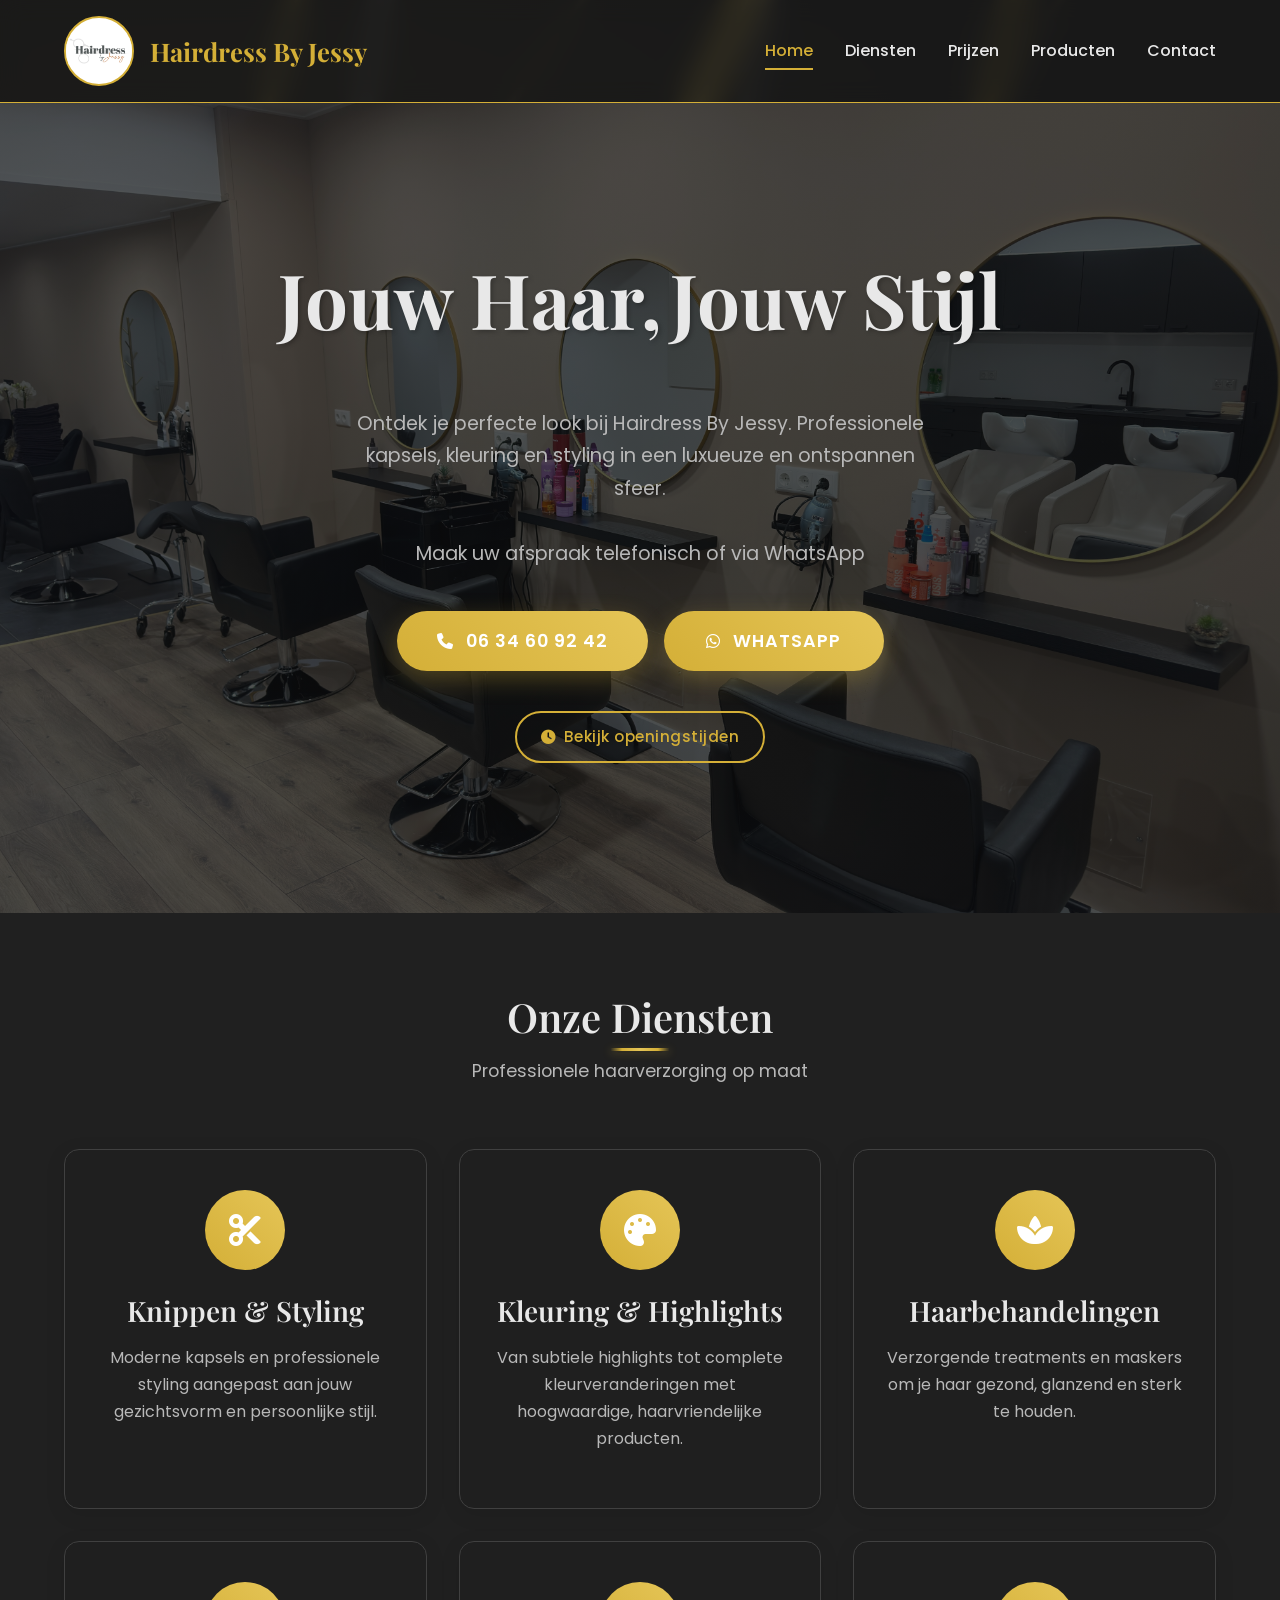
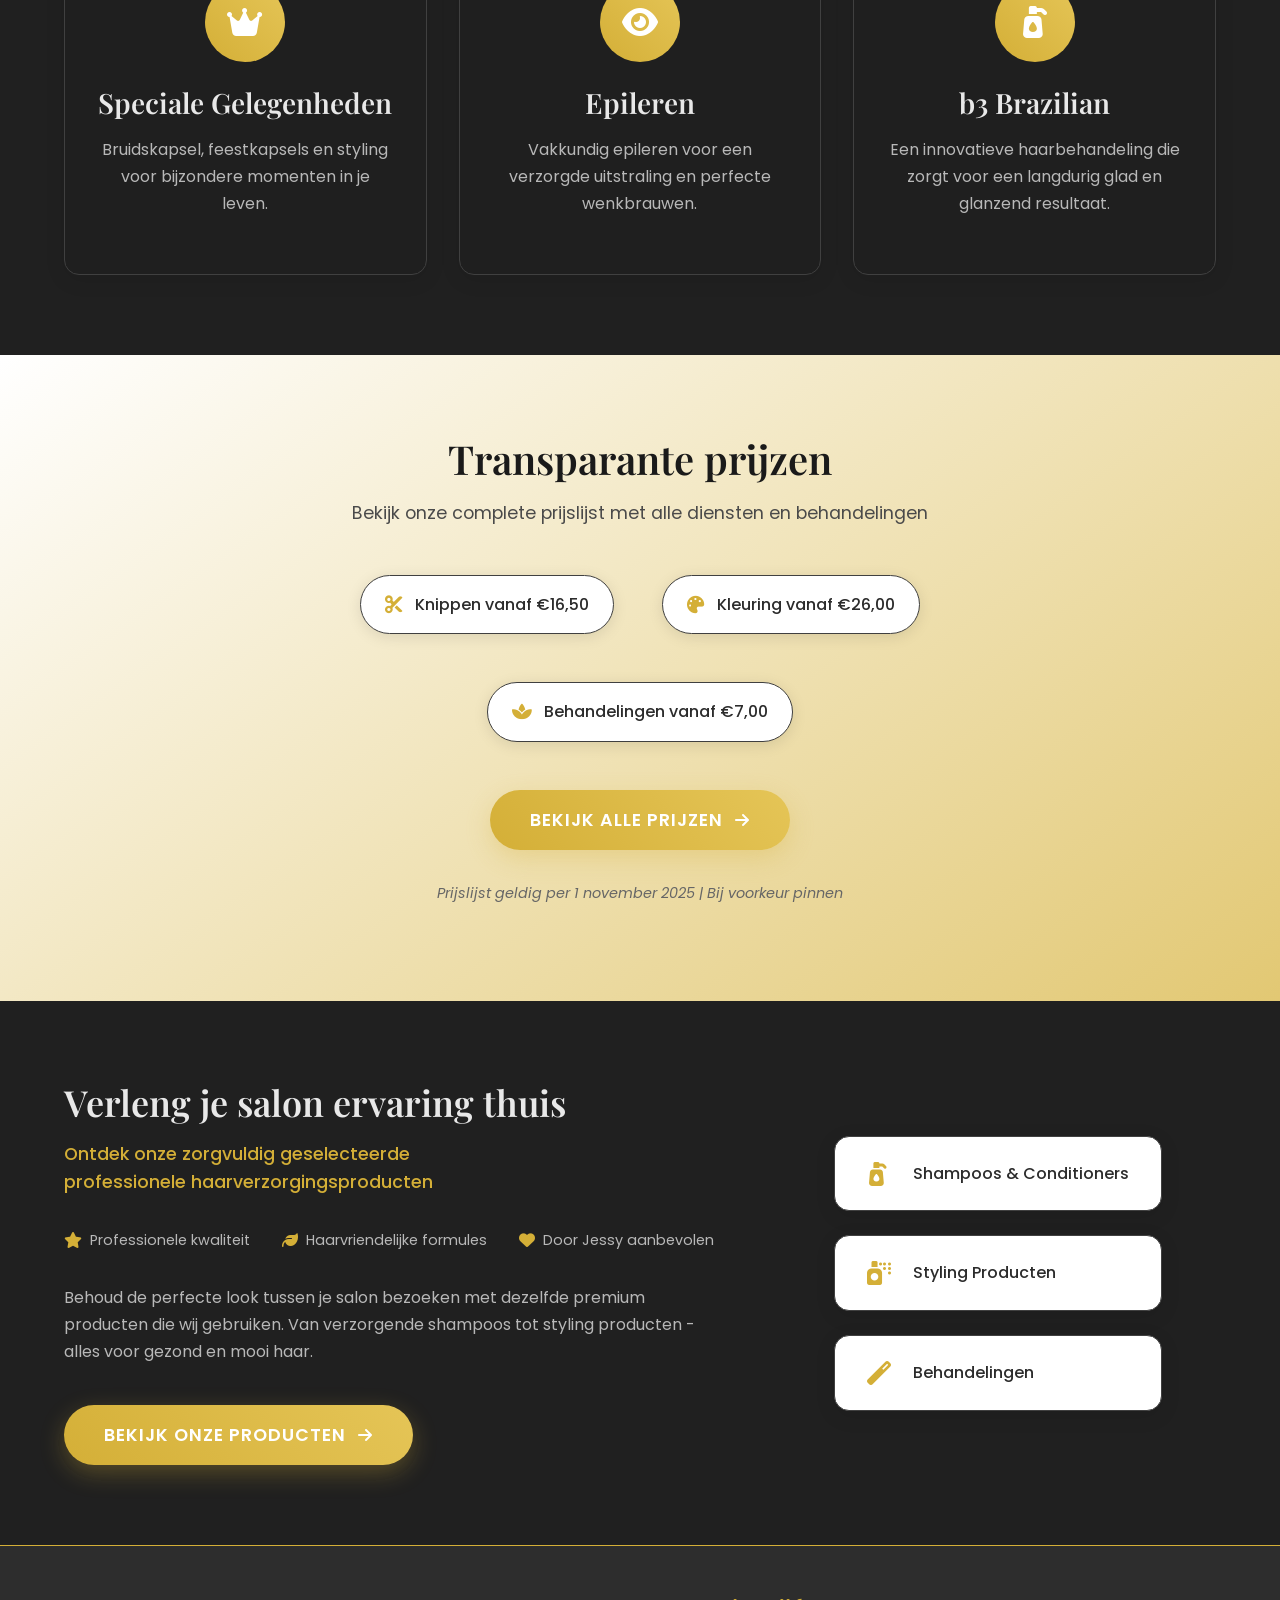
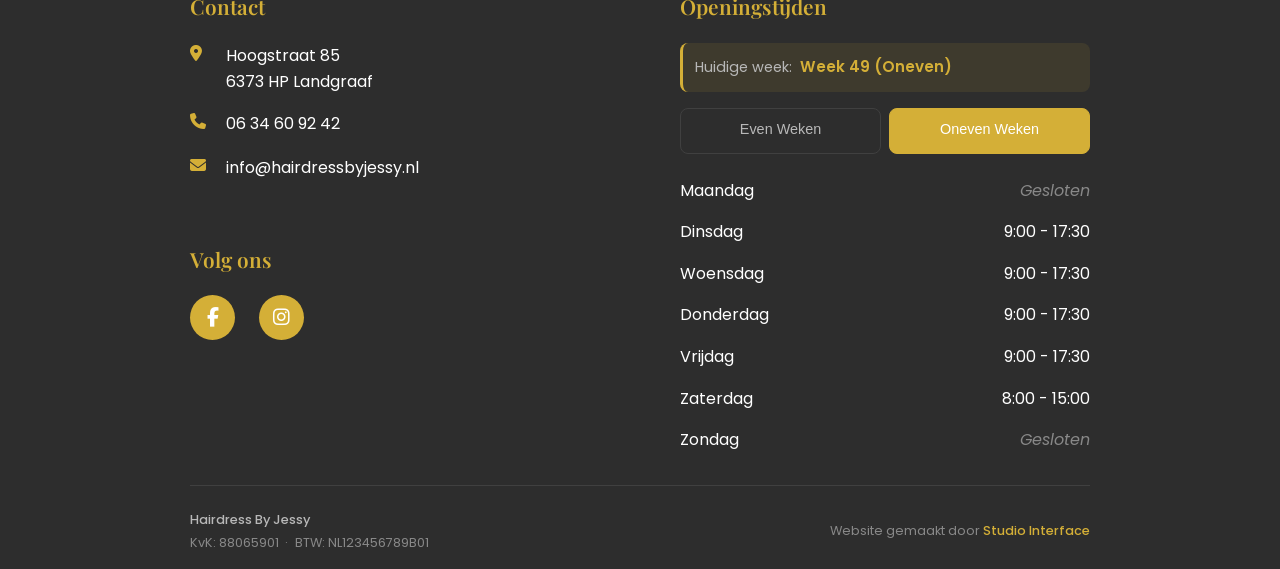
==== commit fe132e87: "Add files via upload" ====
--- a/index.html
+++ b/index.html
@@ -24,29 +24,6 @@
 </head>
 
 <body>
-
-    <!-- Prijzen popup -->
-    <div class="popup-overlay" id="prijzenPopup">
-        <div class="popup-box">
-            <button class="popup-close" id="popupClose" aria-label="Popup sluiten">
-                <i class="fas fa-times"></i>
-            </button>
-            <div class="popup-icon">
-                <i class="fas fa-umbrella-beach"></i>
-            </div>
-            <h2 class="popup-title">Vakantie-informatie</h2>
-            <p class="popup-text">Houd rekening met de onderstaande vakanties<br>bij het maken van uw afspraak.</p>
-            <p class="popup-text"><strong>Jessy-Lee</strong> heeft vakantie van <strong>8 t/m 30 juli</strong>.<br>De zaak is in deze periode open op:<br>8, 9, 10, 15, 17, 21, 22, 23 en 24 juli.</p>
-            <p class="popup-text"><strong>Jamilla</strong> heeft vakantie van <strong>24 augustus t/m 13 september</strong>.<br>De zaak is in deze periode geopend<br>van dinsdag t/m vrijdag.</p>
-            <p class="popup-text">Bedankt voor uw begrip!</p>
-            <div class="popup-buttons">
-                <button class="cta-button cta-button--small popup-dismiss" id="popupDismiss">
-                    <i class="fas fa-clock"></i>
-                    Bekijk openingstijden
-                </button>
-            </div>
-        </div>
-    </div>
 
     <header class="header">
         <div class="container">
@@ -295,34 +272,6 @@
                         </button>
                     </div>
 
-                    <div class="vacation-tabs-group">
-                        <span class="vacation-tabs-label">Vakantie Jessy-Lee (8 – 30 jul)</span>
-                        <div class="week-tabs week-tabs--vacation">
-                            <button class="week-tab week-tab--vacation" data-week="week28" id="week28Tab">
-                                <span class="week-label">Week 28</span>
-                                <span class="week-example">6 – 12 jul</span>
-                            </button>
-                            <button class="week-tab week-tab--vacation" data-week="week29" id="week29Tab">
-                                <span class="week-label">Week 29</span>
-                                <span class="week-example">13 – 19 jul</span>
-                            </button>
-                            <button class="week-tab week-tab--vacation" data-week="week30" id="week30Tab">
-                                <span class="week-label">Week 30</span>
-                                <span class="week-example">20 – 26 jul</span>
-                            </button>
-                        </div>
-                    </div>
-
-                    <div class="vacation-tabs-group">
-                        <span class="vacation-tabs-label">Vakantie Jamilla (24 aug – 13 sep)</span>
-                        <div class="week-tabs week-tabs--vacation">
-                            <button class="week-tab week-tab--vacation" data-week="jamilla" id="jamillaTab">
-                                <span class="week-label">Vakantie Jamilla</span>
-                                <span class="week-example">24 aug – 13 sep</span>
-                            </button>
-                        </div>
-                    </div>
-
                     <div class="opening-hours" id="evenWeekHours">
                         <div class="hours-item weekend">
                             <span>Maandag</span>
@@ -352,46 +301,6 @@
                             <span>Zondag</span>
                             <span>Gesloten</span>
                         </div>
-                    </div>
-
-                    <div class="opening-hours" id="week28Hours" style="display: none;">
-                        <div class="hours-item weekend"><span>Maandag</span><span>Gesloten</span></div>
-                        <div class="hours-item weekend"><span>Dinsdag</span><span>Gesloten</span></div>
-                        <div class="hours-item"><span>Woensdag</span><span>9:00 - 17:30</span></div>
-                        <div class="hours-item"><span>Donderdag</span><span>9:00 - 17:30</span></div>
-                        <div class="hours-item"><span>Vrijdag</span><span>9:00 - 17:30</span></div>
-                        <div class="hours-item weekend"><span>Zaterdag</span><span>Gesloten</span></div>
-                        <div class="hours-item weekend"><span>Zondag</span><span>Gesloten</span></div>
-                    </div>
-
-                    <div class="opening-hours" id="week29Hours" style="display: none;">
-                        <div class="hours-item weekend"><span>Maandag</span><span>Gesloten</span></div>
-                        <div class="hours-item weekend"><span>Dinsdag</span><span>Gesloten</span></div>
-                        <div class="hours-item"><span>Woensdag</span><span>9:00 - 17:30</span></div>
-                        <div class="hours-item weekend"><span>Donderdag</span><span>Gesloten</span></div>
-                        <div class="hours-item"><span>Vrijdag</span><span>9:00 - 17:30</span></div>
-                        <div class="hours-item weekend"><span>Zaterdag</span><span>Gesloten</span></div>
-                        <div class="hours-item weekend"><span>Zondag</span><span>Gesloten</span></div>
-                    </div>
-
-                    <div class="opening-hours" id="week30Hours" style="display: none;">
-                        <div class="hours-item weekend"><span>Maandag</span><span>Gesloten</span></div>
-                        <div class="hours-item"><span>Dinsdag</span><span>9:00 - 17:30</span></div>
-                        <div class="hours-item"><span>Woensdag</span><span>9:00 - 17:30</span></div>
-                        <div class="hours-item"><span>Donderdag</span><span>9:00 - 17:30</span></div>
-                        <div class="hours-item"><span>Vrijdag</span><span>9:00 - 17:30</span></div>
-                        <div class="hours-item weekend"><span>Zaterdag</span><span>Gesloten</span></div>
-                        <div class="hours-item weekend"><span>Zondag</span><span>Gesloten</span></div>
-                    </div>
-
-                    <div class="opening-hours" id="jamillaHours" style="display: none;">
-                        <div class="hours-item weekend"><span>Maandag</span><span>Gesloten</span></div>
-                        <div class="hours-item"><span>Dinsdag</span><span>9:00 - 17:30</span></div>
-                        <div class="hours-item"><span>Woensdag</span><span>9:00 - 12:00</span></div>
-                        <div class="hours-item"><span>Donderdag</span><span>9:00 - 17:30</span></div>
-                        <div class="hours-item"><span>Vrijdag</span><span>9:00 - 17:30</span></div>
-                        <div class="hours-item weekend"><span>Zaterdag</span><span>Gesloten</span></div>
-                        <div class="hours-item weekend"><span>Zondag</span><span>Gesloten</span></div>
                     </div>
 
                     <div class="opening-hours" id="oddWeekHours" style="display: none;">
@@ -425,6 +334,17 @@
                         </div>
                     </div>
                 </div>
+            </div>
+        </div>
+
+        <!-- TODO: placeholders vervangen door de echte KvK- en BTW-nummers -->
+        <div class="footer-bottom">
+            <div class="footer-legal">
+                <span class="footer-legal-name">Hairdress By Jessy</span>
+                <span>KvK: 88065901<span class="footer-sep">·</span>BTW: NL123456789B01</span>
+            </div>
+            <div class="footer-credit">
+                Website gemaakt door <a href="https://studiointerface.nl" target="_blank" rel="noopener noreferrer">Studio Interface</a>
             </div>
         </div>
     </footer>
--- a/css/style.css
+++ b/css/style.css
@@ -507,6 +507,50 @@
   font-size: 1.3rem;
 }
 
+/* Tweede footer: bedrijfsgegevens & makersvermelding */
+.footer-bottom {
+  max-width: 900px;
+  margin: 0 auto;
+  padding-top: 1.5rem;
+  border-top: 1px solid var(--border-light);
+  display: flex;
+  flex-wrap: wrap;
+  justify-content: space-between;
+  align-items: center;
+  gap: 0.75rem 2rem;
+  font-size: 0.8rem;
+  color: var(--text-muted);
+}
+
+.footer-legal {
+  display: flex;
+  flex-direction: column;
+  gap: 0.15rem;
+}
+
+.footer-legal-name {
+  color: var(--text-light);
+  font-weight: 500;
+}
+
+.footer-sep {
+  margin: 0 0.4rem;
+  color: var(--text-muted);
+}
+
+.footer-credit a {
+  color: var(--primary-gold);
+  text-decoration: none;
+  font-weight: 500;
+  transition: var(--transition);
+}
+
+.footer-credit a:hover,
+.footer-credit a:focus-visible {
+  color: var(--gold-light);
+  text-decoration: underline;
+}
+
 /* Contact Info */
 .contact-info {
   max-width: 100%;
@@ -625,36 +669,6 @@
 
 .week-tab.active .week-example {
   opacity: 0.9;
-}
-
-.vacation-tabs-group {
-  margin-top: 0.5rem;
-  margin-bottom: 1.5rem;
-}
-
-.vacation-tabs-label {
-  display: block;
-  font-size: 0.75rem;
-  color: var(--text-muted);
-  font-style: italic;
-  margin-bottom: 0.4rem;
-}
-
-.week-tabs--vacation {
-  margin-bottom: 0;
-}
-
-.week-tab--vacation {
-  border-color: rgba(212, 175, 55, 0.4);
-}
-
-.week-tab--vacation.active {
-  background: var(--primary-gold);
-  border-color: var(--primary-gold);
-}
-
-#jamillaTab {
-  max-width: 100%;
 }
 
 .opening-hours {
@@ -1483,10 +1497,21 @@
     gap: 2rem;
     padding: 0 1.5rem;
   }
-  
+
   .footer-section {
     max-width: 400px;
     width: 100%;
+  }
+
+  .footer-bottom {
+    flex-direction: column;
+    align-items: center;
+    text-align: center;
+    gap: 1rem;
+  }
+
+  .footer-legal {
+    align-items: center;
   }
   
   .contact-items-wrapper {
@@ -1825,149 +1850,4 @@
 
 html {
   scroll-behavior: smooth;
-}
-
-/* ==========================================================================
-   POPUP
-   ========================================================================== */
-.popup-overlay {
-  position: fixed;
-  inset: 0;
-  background: rgba(0, 0, 0, 0.75);
-  backdrop-filter: blur(4px);
-  z-index: 9999;
-  display: flex;
-  align-items: center;
-  justify-content: center;
-  padding: clamp(0.75rem, 4vw, 1.5rem);
-  padding-top: clamp(5rem, 12vh, 8rem);
-  opacity: 0;
-  pointer-events: none;
-  transition: opacity 0.4s ease;
-}
-
-.popup-overlay.visible {
-  opacity: 1;
-  pointer-events: auto;
-}
-
-.popup-overlay.hidden {
-  display: none;
-}
-
-.popup-box {
-  position: relative;
-  background: var(--bg-light);
-  border: 1px solid var(--border-light);
-  border-radius: 16px;
-  padding: clamp(1.25rem, 5vw, 3rem) clamp(1rem, 4vw, 2.5rem);
-  padding-top: clamp(2rem, 6vw, 3rem);
-  max-width: 600px;
-  width: 100%;
-  max-height: 90dvh;
-  overflow-y: auto;
-  text-align: center;
-  box-shadow:
-    0 25px 60px rgba(0, 0, 0, 0.6),
-    0 0 0 1px rgba(212, 175, 55, 0.15),
-    inset 0 1px 0 rgba(212, 175, 55, 0.1);
-  opacity: 0;
-  transform: translateY(24px);
-  transition: opacity 0.35s ease 0.1s, transform 0.35s ease 0.1s;
-}
-
-.popup-overlay.visible .popup-box {
-  opacity: 1;
-  transform: translateY(0);
-}
-
-.popup-close {
-  position: absolute;
-  top: 0.75rem;
-  right: 0.75rem;
-  background: var(--bg-light-alt);
-  border: 1px solid var(--border-light);
-  color: var(--text-light);
-  width: 34px;
-  height: 34px;
-  border-radius: 50%;
-  display: flex;
-  align-items: center;
-  justify-content: center;
-  cursor: pointer;
-  font-size: 0.85rem;
-  transition: var(--transition);
-  flex-shrink: 0;
-}
-
-.popup-close:hover {
-  background: var(--primary-gold);
-  color: white;
-  border-color: var(--primary-gold);
-}
-
-.popup-icon {
-  width: clamp(44px, 10vw, 64px);
-  height: clamp(44px, 10vw, 64px);
-  background: linear-gradient(45deg, var(--primary-gold), var(--gold-light));
-  border-radius: 50%;
-  display: flex;
-  align-items: center;
-  justify-content: center;
-  margin: 0 auto clamp(0.75rem, 3vw, 1.5rem);
-  box-shadow: 0 8px 25px rgba(212, 175, 55, 0.35);
-}
-
-.popup-icon i {
-  font-size: clamp(1rem, 3vw, 1.5rem);
-  color: white;
-}
-
-.popup-title {
-  font-family: var(--font-heading);
-  font-size: clamp(1.25rem, 5vw, 2rem);
-  color: var(--text-dark);
-  margin-bottom: 2rem;
-}
-
-.popup-text {
-  color: var(--text-light);
-  font-size: clamp(0.875rem, 3vw, 1rem);
-  line-height: 1.65;
-  margin-bottom: clamp(0.5rem, 4vw, 1.25rem);
-}
-
-.popup-text strong {
-  color: var(--primary-gold);
-  font-weight: 600;
-}
-
-.popup-buttons {
-  display: flex;
-  flex-direction: column;
-  gap: 0.65rem;
-  align-items: center;
-}
-
-.popup-buttons .cta-button {
-  width: 100%;
-  justify-content: center;
-  font-size: clamp(0.8rem, 2.5vw, 1.1rem);
-  padding: clamp(0.65rem, 2vw, 1rem) clamp(1rem, 3vw, 2.5rem);
-}
-
-.cta-button--small {
-  font-size: 0.85rem !important;
-  padding: 0.75rem 2rem !important;
-  margin-top: 0.5rem !important;
-  width: auto !important;
-}
-
-.popup-dismiss {
-  background: var(--primary-gold);
-  color: white;
-  border: 0px solid var(--border-light);
-  cursor: pointer;
-  font-family: var(--font-body);
-  font-size: clamp(0.8rem, 2.5vw, 0.95rem);
 }
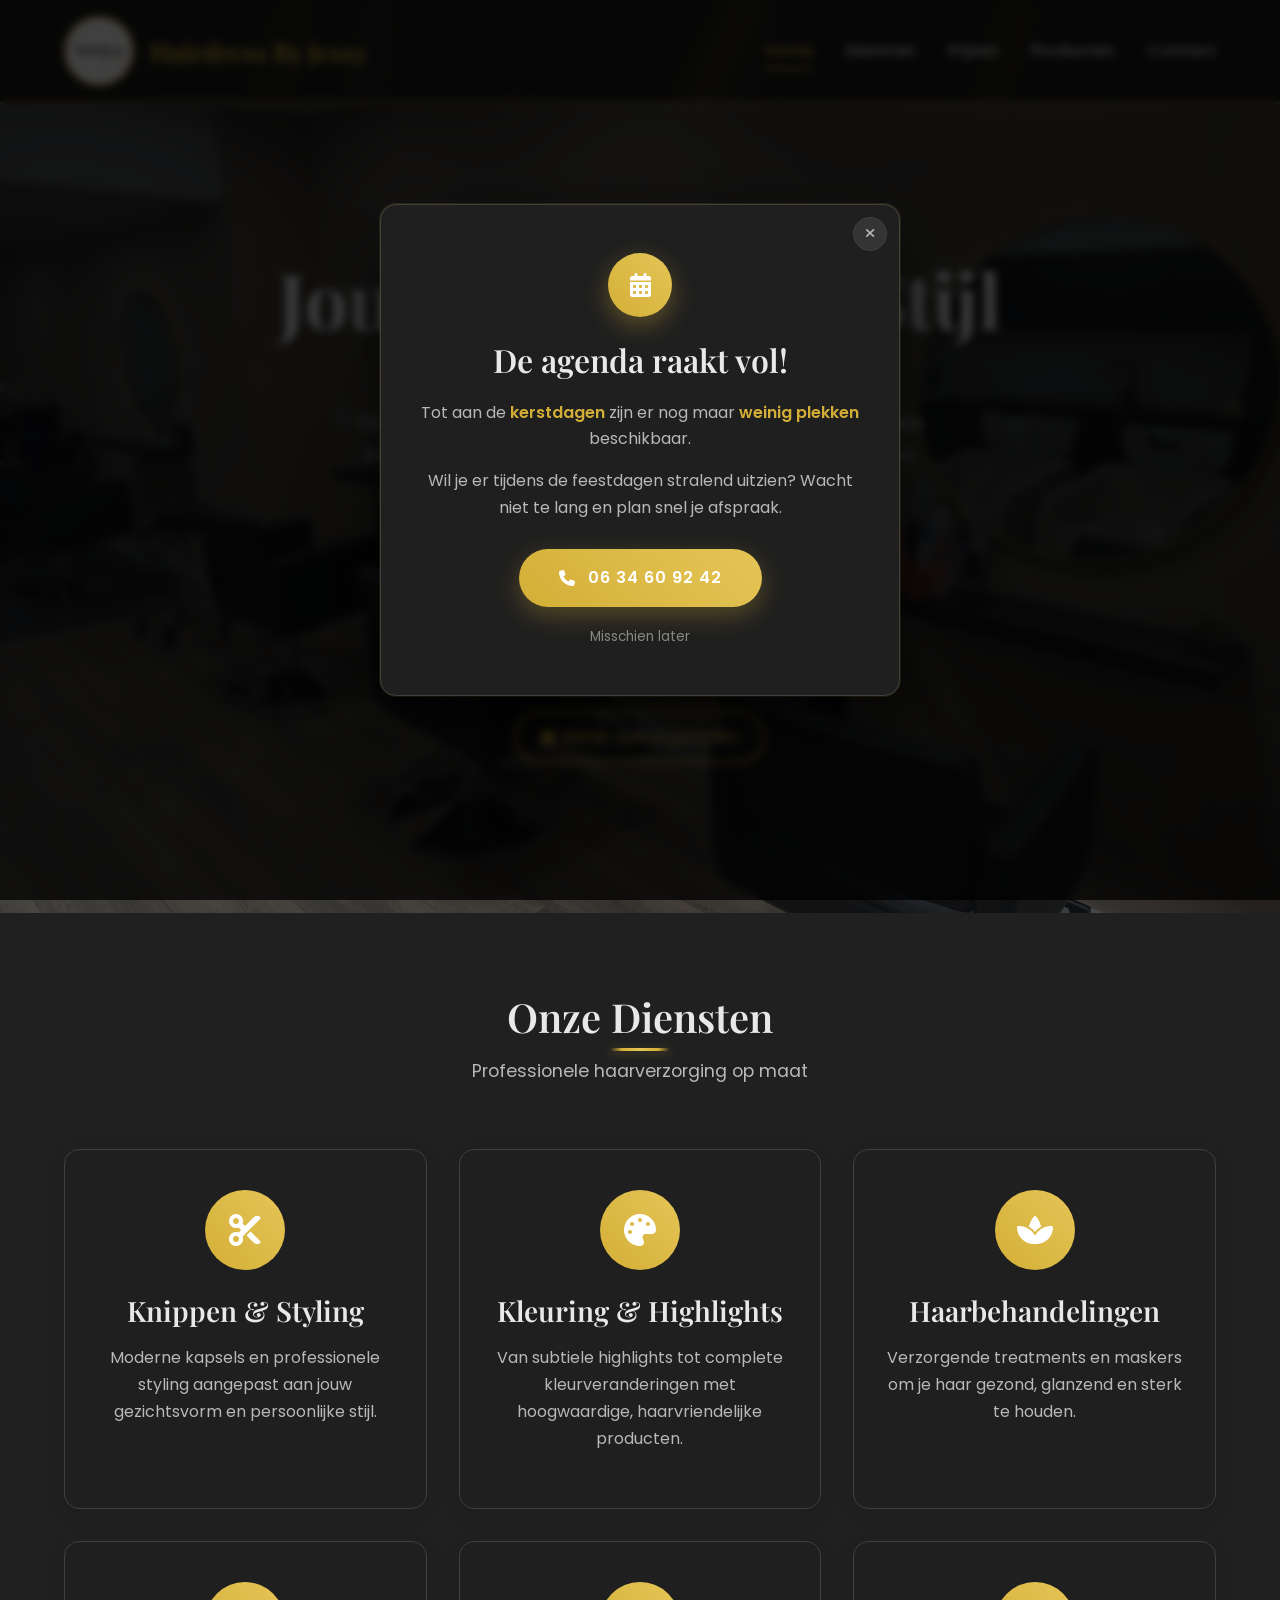
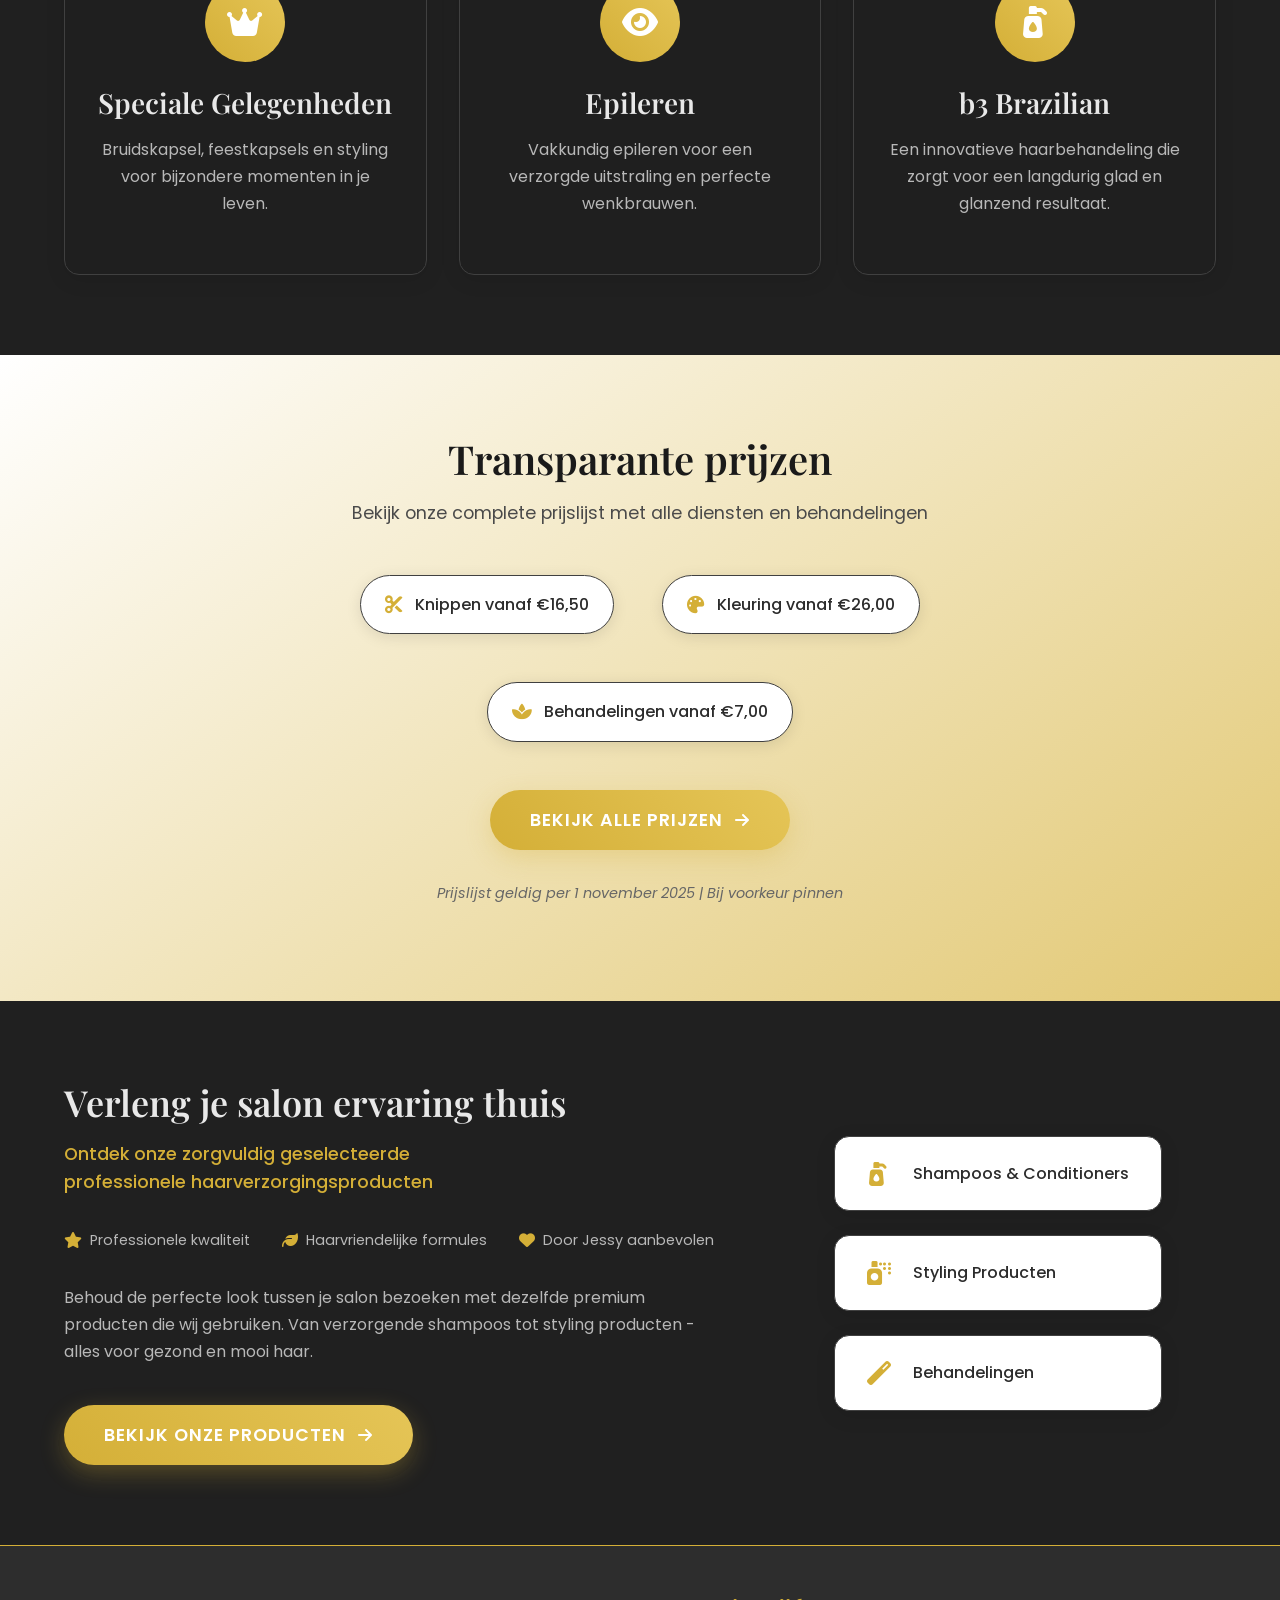
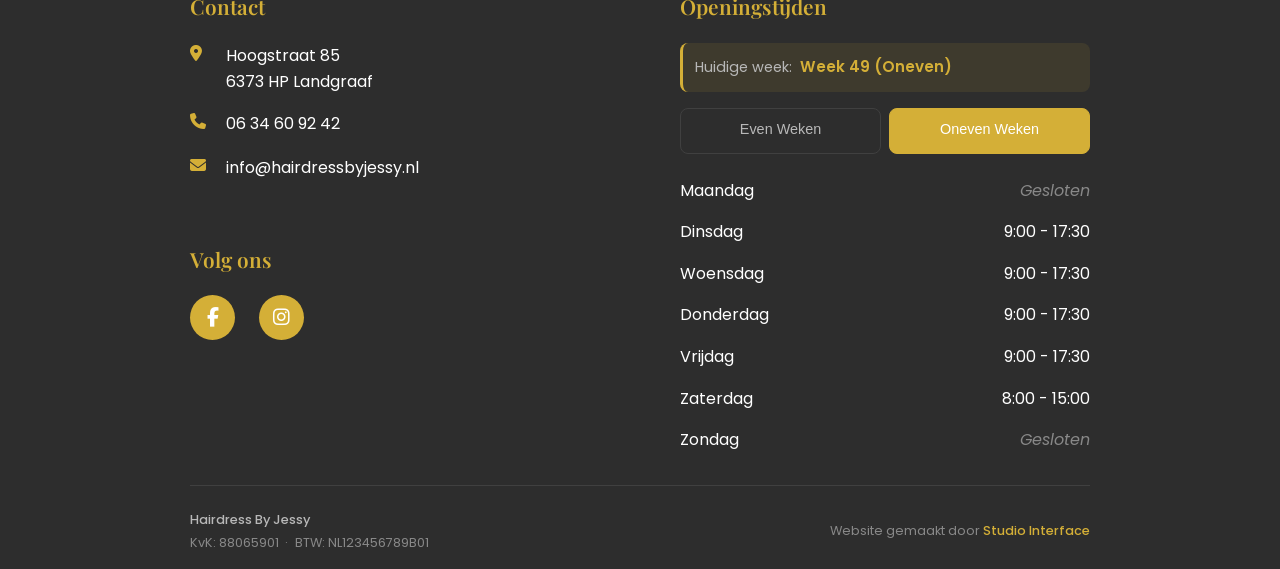
==== commit 07f9a22c: "Add files via upload" ====
--- a/index.html
+++ b/index.html
@@ -24,6 +24,27 @@
 </head>
 
 <body>
+
+    <div class="popup-overlay" id="kerstPopup" role="dialog" aria-modal="true" aria-labelledby="kerstPopupTitle">
+        <div class="popup-box">
+            <button class="popup-close" id="popupClose" aria-label="Pop-up sluiten">
+                <i class="fas fa-times"></i>
+            </button>
+            <div class="popup-icon">
+                <i class="fas fa-calendar-alt"></i>
+            </div>
+            <h2 class="popup-title" id="kerstPopupTitle">De agenda raakt vol!</h2>
+            <p class="popup-text">Tot aan de <strong>kerstdagen</strong> zijn er nog maar <strong>weinig plekken</strong> beschikbaar.</p>
+            <p class="popup-text">Wil je er tijdens de feestdagen stralend uitzien? Wacht niet te lang en plan snel je afspraak.</p>
+            <div class="popup-buttons">
+                <a href="tel:0634609242" class="cta-button" id="popupCall">
+                    <i class="fas fa-phone"></i>
+                    <span class="bel-tekst">Bel direct</span><span class="tel">06 34 60 92 42</span>
+                </a>
+                <button class="popup-later" id="popupLater">Misschien later</button>
+            </div>
+        </div>
+    </div>
 
     <header class="header">
         <div class="container">
--- a/css/style.css
+++ b/css/style.css
@@ -1513,6 +1513,10 @@
   .footer-legal {
     align-items: center;
   }
+
+  .footer-credit {
+    order: -1;
+  }
   
   .contact-items-wrapper {
     display: inline-block;
@@ -1850,4 +1854,143 @@
 
 html {
   scroll-behavior: smooth;
-}+}
+/* ==========================================================================
+   POPUP
+   ========================================================================== */
+.popup-overlay {
+  position: fixed;
+  inset: 0;
+  background: rgba(0, 0, 0, 0.75);
+  backdrop-filter: blur(4px);
+  z-index: 9999;
+  display: flex;
+  align-items: center;
+  justify-content: center;
+  padding: clamp(0.75rem, 4vw, 1.5rem);
+  opacity: 0;
+  pointer-events: none;
+  transition: opacity 0.4s ease;
+}
+
+.popup-overlay.visible {
+  opacity: 1;
+  pointer-events: auto;
+}
+
+.popup-overlay.hidden {
+  display: none;
+}
+
+.popup-box {
+  position: relative;
+  background: var(--bg-light);
+  border: 1px solid var(--border-light);
+  border-radius: 16px;
+  padding: clamp(2rem, 6vw, 3rem) clamp(1.25rem, 5vw, 2.5rem) clamp(1.5rem, 5vw, 2.5rem);
+  max-width: 520px;
+  width: 100%;
+  max-height: 90dvh;
+  overflow-y: auto;
+  text-align: center;
+  box-shadow:
+    0 25px 60px rgba(0, 0, 0, 0.6),
+    0 0 0 1px rgba(212, 175, 55, 0.15);
+  opacity: 0;
+  transform: translateY(24px);
+  transition: opacity 0.35s ease 0.1s, transform 0.35s ease 0.1s;
+}
+
+.popup-overlay.visible .popup-box {
+  opacity: 1;
+  transform: translateY(0);
+}
+
+.popup-close {
+  position: absolute;
+  top: 0.75rem;
+  right: 0.75rem;
+  background: var(--bg-light-alt);
+  border: 1px solid var(--border-light);
+  color: var(--text-light);
+  width: 34px;
+  height: 34px;
+  border-radius: 50%;
+  display: flex;
+  align-items: center;
+  justify-content: center;
+  cursor: pointer;
+  font-size: 0.85rem;
+  transition: var(--transition);
+}
+
+.popup-close:hover {
+  background: var(--primary-gold);
+  color: white;
+  border-color: var(--primary-gold);
+}
+
+.popup-icon {
+  width: clamp(48px, 10vw, 64px);
+  height: clamp(48px, 10vw, 64px);
+  background: linear-gradient(45deg, var(--primary-gold), var(--gold-light));
+  border-radius: 50%;
+  display: flex;
+  align-items: center;
+  justify-content: center;
+  margin: 0 auto clamp(1rem, 3vw, 1.5rem);
+  box-shadow: 0 8px 25px rgba(212, 175, 55, 0.35);
+}
+
+.popup-icon i {
+  font-size: clamp(1.1rem, 3vw, 1.5rem);
+  color: white;
+}
+
+.popup-title {
+  font-family: var(--font-heading);
+  font-size: clamp(1.5rem, 5vw, 2rem);
+  color: var(--text-dark);
+  margin-bottom: 1.25rem;
+}
+
+.popup-text {
+  color: var(--text-light);
+  font-size: clamp(0.9rem, 3vw, 1rem);
+  line-height: 1.65;
+  margin-bottom: 1rem;
+}
+
+.popup-text strong {
+  color: var(--primary-gold);
+  font-weight: 600;
+}
+
+.popup-buttons {
+  display: flex;
+  flex-direction: column;
+  align-items: center;
+  gap: 0.75rem;
+  margin-top: 1.75rem;
+}
+
+.popup-buttons .cta-button {
+  justify-content: center;
+  font-size: clamp(0.9rem, 2.5vw, 1rem);
+}
+
+.popup-later {
+  background: none;
+  border: none;
+  color: var(--text-muted);
+  font-family: var(--font-body);
+  font-size: 0.85rem;
+  cursor: pointer;
+  padding: 0.5rem;
+  transition: var(--transition);
+}
+
+.popup-later:hover,
+.popup-later:focus-visible {
+  color: var(--primary-gold);
+}
